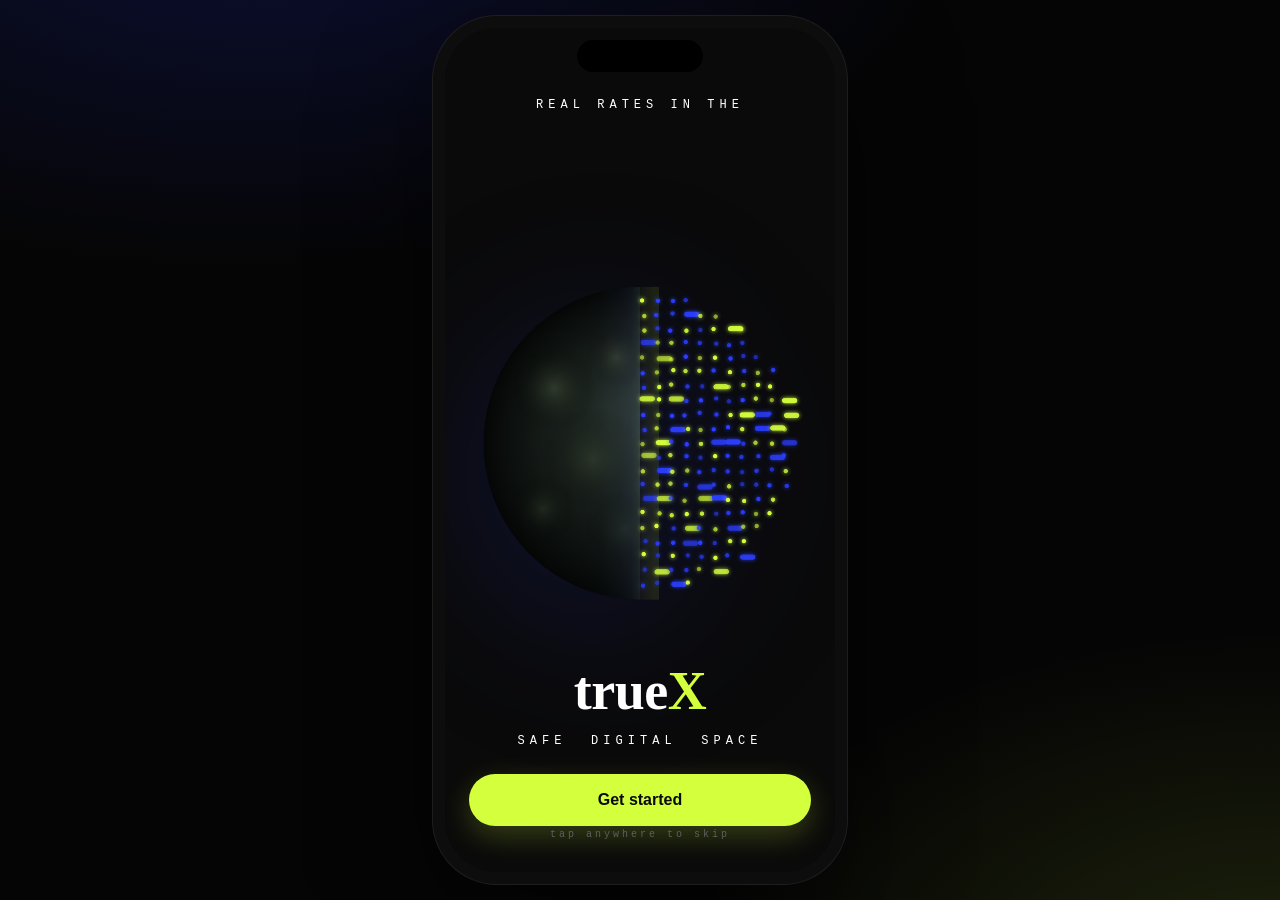
==== index.html @ fd4f4997 "Add trueX currency-exchange app prototype Interactive mobile prototype built to the existing trueX b" ====
<!doctype html>
<html lang="en">
<head>
  <meta charset="utf-8" />
  <meta name="viewport" content="width=device-width, initial-scale=1, viewport-fit=cover, maximum-scale=1" />
  <meta name="theme-color" content="#0A0A0A" />
  <title>trueX — currency exchange for global travelers</title>
  <link rel="preconnect" href="https://fonts.googleapis.com" />
  <link rel="stylesheet" href="css/styles.css" />
</head>
<body>
  <!-- Desktop shows the app inside a phone frame; mobile fills the screen -->
  <div class="stage">
    <div class="phone" id="phone">
      <div class="notch" aria-hidden="true"></div>

      <!-- ===================== SPLASH ===================== -->
      <section class="screen splash is-active" id="screen-splash" data-screen="splash">
        <div class="splash-poster">
          <p class="splash-top mono">REAL RATES IN THE</p>
          <canvas class="globe" id="globe" width="720" height="720" aria-hidden="true"></canvas>
          <div class="splash-brand" id="splashBrand">
            <span class="wordmark xl">true<span class="x">X</span></span>
          </div>
          <p class="splash-bottom mono">SAFE&nbsp;&nbsp;DIGITAL&nbsp;&nbsp;SPACE</p>
          <button class="btn btn-volt splash-cta" id="splashCta" type="button">Get started</button>
          <p class="splash-skip mono" id="splashSkip">tap anywhere to skip</p>
        </div>
      </section>

      <!-- ===================== CREATE ACCOUNT ===================== -->
      <section class="screen auth" id="screen-create" data-screen="create" hidden>
        <header class="app-header">
          <span class="wordmark">true<span class="x">X</span></span>
        </header>
        <div class="auth-body">
          <h1 class="auth-title">Create your<br/>trueX account</h1>
          <p class="auth-sub mono">Real rates. Zero surprises.</p>

          <label class="field">
            <span class="field-label mono">FULL NAME</span>
            <input class="input" type="text" inputmode="text" placeholder="Alex Rivera" autocomplete="name" />
          </label>
          <label class="field">
            <span class="field-label mono">EMAIL ADDRESS</span>
            <input class="input" type="email" inputmode="email" placeholder="alex@truex.app" autocomplete="email" />
          </label>
          <label class="field">
            <span class="field-label mono">PASSWORD</span>
            <input class="input" type="password" placeholder="••••••••" autocomplete="new-password" />
          </label>

          <button class="btn btn-volt block" data-go="home" type="button">Create account</button>
          <p class="auth-switch mono">Already travelling with us?
            <button class="link" data-go="login" type="button">Log in</button>
          </p>
        </div>
      </section>

      <!-- ===================== LOGIN ===================== -->
      <section class="screen auth" id="screen-login" data-screen="login" hidden>
        <header class="app-header">
          <span class="wordmark">true<span class="x">X</span></span>
        </header>
        <div class="auth-body">
          <h1 class="auth-title">Enter your<br/>trueX account</h1>
          <p class="auth-sub mono">Welcome back, traveler.</p>

          <label class="field">
            <span class="field-label mono">EMAIL ADDRESS</span>
            <input class="input" type="email" inputmode="email" placeholder="alex@truex.app" autocomplete="email" />
          </label>
          <label class="field">
            <span class="field-label mono">PASSWORD</span>
            <input class="input" type="password" placeholder="••••••••" autocomplete="current-password" />
          </label>

          <button class="btn btn-volt block" data-go="home" type="button">Log in</button>
          <p class="auth-switch mono">New here?
            <button class="link" data-go="create" type="button">Create an account</button>
          </p>
        </div>
      </section>

      <!-- ===================== HOME / CONVERTER ===================== -->
      <section class="screen app" id="screen-home" data-screen="home" hidden>
        <header class="app-header gradient">
          <span class="wordmark">true<span class="x">X</span></span>
          <button class="avatar" data-go="profile" type="button" aria-label="Profile">AR</button>
        </header>

        <div class="app-body" id="homeBody">
          <div class="hero">
            <!-- two slowly floating coins -->
            <div class="coin coin-volt" id="coinVolt" aria-hidden="true"><span>$</span></div>
            <div class="coin coin-blue" id="coinBlue" aria-hidden="true"><span>€</span></div>

            <div class="hero-text">
              <p class="hero-kicker mono">LIVE MID-MARKET RATE</p>
              <div class="hero-rate" id="heroRate">1 USD = 0.9200 EUR</div>
              <div class="hero-trend mono" id="heroTrend">▲ 0.12% today · updated just now</div>
            </div>
          </div>

          <!-- Converter -->
          <div class="converter">
            <div class="conv-card conv-from">
              <div class="conv-row">
                <span class="conv-tag mono">YOU SEND</span>
                <button class="cur-chip" data-cur="from" type="button">
                  <span class="flag" data-flag>🇺🇸</span>
                  <span class="code" data-code>USD</span>
                  <span class="chev">▾</span>
                </button>
              </div>
              <input class="conv-amount" id="fromAmount" inputmode="decimal" value="600" aria-label="Amount to send" />
            </div>

            <button class="swap" id="swapBtn" type="button" aria-label="Swap currencies">
              <svg viewBox="0 0 24 24" width="22" height="22"><path d="M7 4v13M7 4L3 8M7 4l4 4M17 20V7m0 13l4-4m-4 4l-4-4" fill="none" stroke="currentColor" stroke-width="2" stroke-linecap="round" stroke-linejoin="round"/></svg>
            </button>

            <div class="conv-card conv-to">
              <div class="conv-row">
                <span class="conv-tag mono">YOU GET</span>
                <button class="cur-chip" data-cur="to" type="button">
                  <span class="flag" data-flag>🇪🇺</span>
                  <span class="code" data-code>EUR</span>
                  <span class="chev">▾</span>
                </button>
              </div>
              <div class="conv-amount out" id="toAmount">552.00</div>
            </div>
          </div>

          <div class="fee-line mono" id="feeLine">
            No hidden fees · trueX fee 0.4% · you save vs. banks
          </div>

          <button class="btn btn-blue block big" id="exchangeBtn" type="button">Exchange now</button>

          <!-- quick rate strip -->
          <div class="strip">
            <div class="strip-head">
              <span class="mono muted">QUICK RATES · 1 USD</span>
              <button class="link small" data-go="rates" type="button">See all</button>
            </div>
            <div class="strip-rail" id="quickRail"><!-- injected --></div>
          </div>

          <!-- promo banner -->
          <button class="promo" data-go="wallet" type="button">
            <div class="promo-card" aria-hidden="true">
              <span class="chip"></span>
              <span class="wordmark tiny">true<span class="x">X</span></span>
            </div>
            <div class="promo-copy">
              <strong>Your trueX travel card</strong>
              <span class="mono muted">Spend abroad at the real rate →</span>
            </div>
          </button>
        </div>

        <nav class="tabbar" id="tabbar">
          <button class="tab is-active" data-go="home" type="button">
            <svg viewBox="0 0 24 24"><path d="M3 11l9-7 9 7M5 10v9h5v-5h4v5h5v-9" fill="none" stroke="currentColor" stroke-width="2" stroke-linecap="round" stroke-linejoin="round"/></svg>
            <span>Convert</span>
          </button>
          <button class="tab" data-go="rates" type="button">
            <svg viewBox="0 0 24 24"><path d="M4 19V5m0 14h16M8 15l3-4 3 3 4-6" fill="none" stroke="currentColor" stroke-width="2" stroke-linecap="round" stroke-linejoin="round"/></svg>
            <span>Rates</span>
          </button>
          <button class="tab" data-go="wallet" type="button">
            <svg viewBox="0 0 24 24"><path d="M3 7h15a2 2 0 012 2v8a2 2 0 01-2 2H5a2 2 0 01-2-2V7zm0 0V6a2 2 0 012-2h11M17 13h.01" fill="none" stroke="currentColor" stroke-width="2" stroke-linecap="round" stroke-linejoin="round"/></svg>
            <span>Wallet</span>
          </button>
          <button class="tab" data-go="profile" type="button">
            <svg viewBox="0 0 24 24"><path d="M12 12a4 4 0 100-8 4 4 0 000 8zm-7 8a7 7 0 0114 0" fill="none" stroke="currentColor" stroke-width="2" stroke-linecap="round" stroke-linejoin="round"/></svg>
            <span>You</span>
          </button>
        </nav>
      </section>

      <!-- ===================== RATES ===================== -->
      <section class="screen app" id="screen-rates" data-screen="rates" hidden>
        <header class="app-header gradient">
          <span class="wordmark">true<span class="x">X</span></span>
          <button class="avatar" data-go="profile" type="button" aria-label="Profile">AR</button>
        </header>
        <div class="app-body">
          <h2 class="page-title">Live rates</h2>
          <div class="base-row">
            <span class="mono muted">BASE</span>
            <button class="cur-chip solid" data-cur="base" type="button">
              <span class="flag" data-flag>🇺🇸</span>
              <span class="code" data-code>USD</span>
              <span class="chev">▾</span>
            </button>
            <span class="mono muted grow" id="ratesUpdated">updated just now</span>
          </div>
          <ul class="rate-list" id="rateList"><!-- injected --></ul>
        </div>
        <nav class="tabbar" data-mirror></nav>
      </section>

      <!-- ===================== WALLET ===================== -->
      <section class="screen app" id="screen-wallet" data-screen="wallet" hidden>
        <header class="app-header gradient">
          <span class="wordmark">true<span class="x">X</span></span>
          <button class="avatar" data-go="profile" type="button" aria-label="Profile">AR</button>
        </header>
        <div class="app-body">
          <div class="balance-card">
            <span class="mono balance-label">TOTAL BALANCE</span>
            <div class="balance-amount">$12,940<span>.00</span></div>
            <div class="balance-actions">
              <button class="pill" data-go="home" type="button">＋ Add money</button>
              <button class="pill ghost" data-go="rates" type="button">Exchange</button>
            </div>
          </div>

          <div class="strip-head plain">
            <span class="mono muted">YOUR CURRENCIES</span>
          </div>
          <ul class="wallet-list" id="walletList"><!-- injected --></ul>

          <button class="btn btn-blue block big" data-go="home" type="button">Exchange currency</button>
        </div>
        <nav class="tabbar" data-mirror></nav>
      </section>

      <!-- ===================== PROFILE ===================== -->
      <section class="screen app" id="screen-profile" data-screen="profile" hidden>
        <header class="app-header gradient">
          <span class="wordmark">true<span class="x">X</span></span>
        </header>
        <div class="app-body">
          <div class="profile-top">
            <div class="profile-avatar">AR</div>
            <div>
              <strong class="profile-name">Alex Rivera</strong>
              <span class="mono muted">alex@truex.app</span>
            </div>
          </div>
          <ul class="menu">
            <li><button type="button"><span>Travel card</span><span class="chev">›</span></button></li>
            <li><button type="button"><span>Rate alerts</span><span class="chev">›</span></button></li>
            <li><button type="button"><span>Security</span><span class="chev">›</span></button></li>
            <li><button type="button"><span>Help &amp; support</span><span class="chev">›</span></button></li>
          </ul>
          <button class="btn btn-outline block" data-go="splash" type="button">Log out</button>
        </div>
        <nav class="tabbar" data-mirror></nav>
      </section>

      <!-- ===================== CURRENCY PICKER (bottom sheet) ===================== -->
      <div class="sheet-scrim" id="scrim" hidden></div>
      <div class="sheet" id="curSheet" hidden>
        <div class="sheet-grip" aria-hidden="true"></div>
        <div class="sheet-head">
          <h3>Select currency</h3>
          <button class="sheet-close" id="sheetClose" type="button" aria-label="Close">✕</button>
        </div>
        <input class="sheet-search" id="curSearch" placeholder="Search currency…" />
        <ul class="sheet-list" id="curList"><!-- injected --></ul>
      </div>

      <!-- ===================== EXCHANGE CONFIRM (bottom sheet) ===================== -->
      <div class="sheet tall" id="exSheet" hidden>
        <div class="sheet-grip" aria-hidden="true"></div>
        <div class="sheet-head">
          <h3>Confirm exchange</h3>
          <button class="sheet-close" id="exClose" type="button" aria-label="Close">✕</button>
        </div>
        <div class="ex-summary" id="exSummary"><!-- injected --></div>
        <button class="btn btn-volt block big" id="exConfirm" type="button">Slide to exchange</button>
      </div>

      <!-- ===================== SUCCESS OVERLAY ===================== -->
      <div class="success" id="success" hidden>
        <div class="success-mark" id="successMark">
          <svg viewBox="0 0 52 52"><circle cx="26" cy="26" r="24" fill="none"/><path d="M14 27l8 8 16-18" fill="none"/></svg>
        </div>
        <p class="success-title">Exchange complete</p>
        <p class="success-sub mono" id="successSub">You received —</p>
        <button class="btn btn-volt" id="successDone" type="button">Done</button>
      </div>
    </div>
  </div>

  <script src="js/globe.js"></script>
  <script src="js/app.js"></script>
</body>
</html>
---- css/styles.css ----
/* ============================================================
   trueX — brand system
   void black #0A0A0A · electric blue #2B3EFF · volt #D4FF3D
   ============================================================ */
:root{
  --void:#0A0A0A;
  --blue:#2B3EFF;
  --volt:#D4FF3D;

  --bg:#0A0A0A;
  --surface:#141414;
  --surface-2:#1b1b1b;
  --line:rgba(255,255,255,.09);
  --line-strong:rgba(255,255,255,.16);
  --text:#f4f4f4;
  --muted:#8a8a8a;
  --muted-2:#5f5f5f;

  --r-lg:26px;
  --r-md:18px;
  --r-sm:12px;

  --sans:-apple-system,BlinkMacSystemFont,"Segoe UI",Roboto,Helvetica,Arial,system-ui,sans-serif;
  --serif:"Iowan Old Style","Palatino Linotype",Palatino,Georgia,"Times New Roman",serif;
  --mono:ui-monospace,"SF Mono","SFMono-Regular",Menlo,Consolas,"Liberation Mono",monospace;

  --ease:cubic-bezier(.22,.61,.36,1);
}

*{box-sizing:border-box}
[hidden]{display:none!important}
html,body{margin:0;height:100%}
body{
  background:#000;
  color:var(--text);
  font-family:var(--sans);
  -webkit-font-smoothing:antialiased;
  text-rendering:optimizeLegibility;
  overflow:hidden;
}
button{font-family:inherit;color:inherit;cursor:pointer;border:0;background:none}
input{font-family:inherit}
.mono{font-family:var(--mono);letter-spacing:.04em}
.muted{color:var(--muted)}

/* ---------- stage + phone frame ---------- */
.stage{
  min-height:100%;
  display:grid;place-items:center;
  padding:24px;
  background:
    radial-gradient(1200px 600px at 20% -10%, rgba(43,62,255,.18), transparent 60%),
    radial-gradient(1000px 600px at 100% 110%, rgba(212,255,61,.12), transparent 60%),
    #050505;
}
.phone{
  position:relative;
  width:390px;height:844px;
  background:var(--bg);
  border-radius:52px;
  overflow:hidden;
  box-shadow:
    0 0 0 12px #0d0d0d,
    0 0 0 13px #1e1e1e,
    0 40px 120px rgba(0,0,0,.7);
  isolation:isolate;
}
.notch{
  position:absolute;top:12px;left:50%;transform:translateX(-50%);
  width:126px;height:32px;background:#000;border-radius:20px;z-index:60;pointer-events:none;
}

/* On real phones, go full-bleed */
@media (max-width:520px){
  .stage{padding:0;background:#000}
  .phone{width:100vw;height:100dvh;height:100vh;border-radius:0;box-shadow:none}
  .notch{display:none}
}

/* ---------- screens ---------- */
.screen{position:absolute;inset:0;display:flex;flex-direction:column;
  animation:screenIn .42s var(--ease) both}
.screen[hidden]{display:none}
@keyframes screenIn{from{opacity:0;transform:translateY(10px) scale(.995)}to{opacity:1;transform:none}}

/* ---------- wordmark ---------- */
.wordmark{font-family:var(--serif);font-weight:600;letter-spacing:-.01em;font-size:24px;color:#fff}
.wordmark .x{color:var(--volt)}
.wordmark.xl{font-size:54px}
.wordmark.tiny{font-size:15px}

/* ---------- buttons ---------- */
.btn{
  display:inline-flex;align-items:center;justify-content:center;gap:8px;
  height:52px;padding:0 22px;border-radius:999px;font-weight:600;font-size:16px;
  transition:transform .12s var(--ease),filter .2s,box-shadow .2s;
  will-change:transform;user-select:none;
}
.btn:active{transform:scale(.96)}
.btn.block{width:100%}
.btn.big{height:58px;font-size:17px}
.btn-volt{background:var(--volt);color:#0a0a0a;box-shadow:0 10px 30px rgba(212,255,61,.22)}
.btn-blue{background:var(--blue);color:#fff;box-shadow:0 10px 30px rgba(43,62,255,.3)}
.btn-outline{background:transparent;color:var(--text);box-shadow:inset 0 0 0 1.5px var(--line-strong)}
.btn:hover{filter:brightness(1.03)}
.link{color:var(--volt);font-weight:600;font-family:var(--mono);font-size:13px}
.link.small{font-size:12px}

/* ============================================================
   SPLASH
   ============================================================ */
.splash{background:var(--void);overflow:hidden}
.splash-poster{position:relative;flex:1;display:flex;flex-direction:column;align-items:center;
  padding:64px 24px 42px}
.splash-top{color:#fff;font-size:12px;letter-spacing:.42em;margin:6px 0 0;opacity:0;
  animation:fadeIn .8s .2s var(--ease) forwards}
.globe{position:absolute;top:50%;left:50%;transform:translate(-50%,-52%);
  width:340px;height:340px;filter:drop-shadow(0 30px 80px rgba(43,62,255,.18))}
.splash-brand{position:absolute;left:0;right:0;bottom:150px;text-align:center;opacity:0;
  transform:translateY(12px);animation:brandIn 1s 1.5s var(--ease) forwards}
@keyframes brandIn{to{opacity:1;transform:none}}
.splash-bottom{position:absolute;bottom:112px;color:#fff;font-size:12px;letter-spacing:.42em;opacity:0;
  animation:fadeIn .8s .5s var(--ease) forwards}
.splash-cta{position:absolute;bottom:46px;left:24px;right:24px;width:auto;opacity:0;transform:translateY(14px);
  animation:brandIn .7s 2.3s var(--ease) forwards}
.splash-skip{position:absolute;bottom:22px;color:var(--muted-2);font-size:10px;letter-spacing:.3em;
  opacity:0;animation:fadeIn .6s 2.6s var(--ease) forwards}
@keyframes fadeIn{to{opacity:1}}

/* ============================================================
   HEADER (shared)
   ============================================================ */
.app-header{
  position:relative;z-index:5;
  display:flex;align-items:center;justify-content:space-between;
  padding:56px 22px 16px;
  flex:0 0 auto;
}
.app-header.gradient::before{
  content:"";position:absolute;inset:0;z-index:-1;
  background:linear-gradient(100deg,rgba(212,255,61,.16),rgba(43,62,255,.16) 70%);
  -webkit-mask:linear-gradient(#000,transparent);mask:linear-gradient(#000,transparent);
}
.avatar{
  width:38px;height:38px;border-radius:50%;
  background:linear-gradient(135deg,var(--volt),var(--blue));
  color:#0a0a0a;font-weight:700;font-size:13px;font-family:var(--mono);
  display:grid;place-items:center;box-shadow:0 0 0 1px var(--line);
}

/* ============================================================
   AUTH
   ============================================================ */
.auth{background:var(--void)}
.auth-body{flex:1;padding:24px 26px;display:flex;flex-direction:column;gap:16px}
.auth-title{font-family:var(--serif);font-weight:600;font-size:34px;line-height:1.08;margin:14px 0 2px}
.auth-sub{color:var(--volt);font-size:12px;letter-spacing:.14em;margin:0 0 8px}
.field{display:flex;flex-direction:column;gap:8px}
.field-label{color:var(--muted);font-size:11px;letter-spacing:.16em}
.input{
  height:54px;border-radius:14px;background:#fff;color:#0a0a0a;
  border:0;padding:0 16px;font-size:16px;outline:none;
  box-shadow:0 0 0 0 var(--volt);transition:box-shadow .2s;
}
.input::placeholder{color:#9a9a9a}
.input:focus{box-shadow:0 0 0 3px rgba(212,255,61,.6)}
.auth-body .btn.block{margin-top:8px}
.auth-switch{text-align:center;color:var(--muted);font-size:12px;margin:4px 0 0}
.auth-switch .link{font-size:12px}

/* ============================================================
   APP BODY (scroll area)
   ============================================================ */
.app{background:var(--void)}
.app-body{flex:1;overflow-y:auto;overflow-x:hidden;padding:6px 20px 22px;
  -webkit-overflow-scrolling:touch;scrollbar-width:none}
.app-body::-webkit-scrollbar{display:none}
.page-title{font-family:var(--serif);font-weight:600;font-size:28px;margin:6px 2px 14px}

/* ---------- hero + floating coins ---------- */
.hero{position:relative;padding:16px 6px 22px;overflow:visible;min-height:120px}
.hero-text{max-width:60%}
.hero-kicker{color:var(--muted);font-size:11px;letter-spacing:.18em;margin:0 0 8px}
.hero-rate{font-family:var(--serif);font-weight:600;font-size:23px;letter-spacing:-.01em;line-height:1.15}
.hero-trend{color:var(--volt);font-size:11.5px;margin-top:8px}
.coin{
  position:absolute;width:60px;height:60px;border-radius:50%;
  display:grid;place-items:center;font-weight:800;font-size:25px;z-index:1;
  pointer-events:none;
}
.coin span{transform:translateY(-1px)}
.coin::after{content:"";position:absolute;inset:6px;border-radius:50%;
  box-shadow:inset 0 2px 6px rgba(255,255,255,.5),inset 0 -6px 12px rgba(0,0,0,.25)}
.coin-volt{
  right:14px;top:8px;color:#0a0a0a;
  background:radial-gradient(circle at 32% 28%,#eaffb0,var(--volt) 60%,#a9cf1f);
  box-shadow:0 14px 34px rgba(212,255,61,.28);
  animation:floatA 9s ease-in-out infinite;
}
.coin-blue{
  right:76px;top:60px;width:48px;height:48px;font-size:20px;color:#fff;
  background:radial-gradient(circle at 32% 28%,#8b97ff,var(--blue) 62%,#1b28c2);
  box-shadow:0 14px 34px rgba(43,62,255,.34);
  animation:floatB 11s ease-in-out infinite;
}
@keyframes floatA{
  0%,100%{transform:translate(0,0) rotate(-6deg)}
  33%{transform:translate(-7px,-14px) rotate(3deg)}
  66%{transform:translate(5px,-6px) rotate(-2deg)}
}
@keyframes floatB{
  0%,100%{transform:translate(0,0) rotate(5deg)}
  30%{transform:translate(8px,10px) rotate(-4deg)}
  70%{transform:translate(-6px,16px) rotate(2deg)}
}
@media (prefers-reduced-motion:reduce){
  .coin{animation:none}
}

/* ---------- converter ---------- */
.converter{position:relative;display:flex;flex-direction:column;gap:10px;margin-top:6px}
.conv-card{background:var(--surface);border-radius:var(--r-md);padding:16px 18px 18px;
  border:1px solid var(--line);position:relative}
.conv-from{border-color:rgba(43,62,255,.55);box-shadow:0 0 0 1px rgba(43,62,255,.25)}
.conv-to{border-color:rgba(212,255,61,.55);box-shadow:0 0 0 1px rgba(212,255,61,.22)}
.conv-row{display:flex;align-items:center;justify-content:space-between;margin-bottom:6px}
.conv-tag{color:var(--muted);font-size:10.5px;letter-spacing:.16em}
.conv-amount{
  font-family:var(--serif);font-weight:600;font-size:38px;letter-spacing:-.02em;
  background:none;border:0;outline:none;color:var(--text);width:100%;padding:0;
}
.conv-amount.out{color:var(--volt)}
.cur-chip{
  display:inline-flex;align-items:center;gap:8px;height:38px;padding:0 12px;border-radius:999px;
  background:var(--surface-2);box-shadow:inset 0 0 0 1px var(--line);
  font-weight:600;font-size:14px;transition:transform .12s var(--ease),background .2s}
.cur-chip:active{transform:scale(.95)}
.cur-chip.solid{background:var(--surface)}
.cur-chip .flag{font-size:18px;line-height:1}
.cur-chip .chev{color:var(--muted);font-size:11px}
.swap{
  position:absolute;left:50%;top:50%;transform:translate(-50%,-50%);z-index:3;
  width:46px;height:46px;border-radius:50%;background:var(--volt);color:#0a0a0a;
  display:grid;place-items:center;box-shadow:0 8px 22px rgba(0,0,0,.5),0 0 0 4px var(--void);
  transition:transform .3s var(--ease)}
.swap:active{transform:translate(-50%,-50%) scale(.9)}
.swap.spin{transform:translate(-50%,-50%) rotate(180deg)}

.fee-line{color:var(--muted);font-size:11px;text-align:center;margin:14px 0 12px}
#exchangeBtn{margin-bottom:4px}

/* ---------- quick rate strip ---------- */
.strip{margin-top:24px}
.strip-head{display:flex;align-items:center;justify-content:space-between;margin:0 2px 10px}
.strip-head.plain{margin:22px 2px 12px}
.strip-rail{display:flex;gap:10px;overflow-x:auto;padding:2px 2px 6px;scrollbar-width:none}
.strip-rail::-webkit-scrollbar{display:none}
.rate-pill{
  flex:0 0 auto;display:flex;flex-direction:column;gap:2px;
  background:var(--surface);border:1px solid var(--line);border-radius:14px;padding:12px 14px;min-width:96px}
.rate-pill .rp-top{display:flex;align-items:center;gap:7px;font-weight:600;font-size:13px}
.rate-pill .rp-val{font-family:var(--mono);font-size:15px}
.rate-pill .rp-chg{font-family:var(--mono);font-size:10.5px}
.up{color:var(--volt)} .down{color:#ff6a8a}

/* ---------- promo ---------- */
.promo{display:flex;align-items:center;gap:14px;width:100%;text-align:left;margin-top:22px;
  background:linear-gradient(120deg,#12142e,#0f1024);border:1px solid var(--line);
  border-radius:var(--r-md);padding:14px}
.promo-card{position:relative;width:92px;height:60px;border-radius:10px;flex:0 0 auto;
  background:linear-gradient(140deg,var(--blue),#1b28c2);box-shadow:0 8px 20px rgba(43,62,255,.4);
  display:flex;align-items:flex-end;justify-content:flex-end;padding:8px}
.promo-card .chip{position:absolute;left:9px;top:9px;width:16px;height:12px;border-radius:3px;
  background:linear-gradient(135deg,#f4d27a,#c99b3c)}
.promo-card .wordmark.tiny{font-size:12px}
.promo-copy{display:flex;flex-direction:column;gap:3px}
.promo-copy strong{font-size:15px}
.promo-copy .mono{font-size:11px}

/* ============================================================
   RATES screen
   ============================================================ */
.base-row{display:flex;align-items:center;gap:10px;margin:0 2px 14px}
.base-row .grow{margin-left:auto;font-size:11px}
.rate-list{list-style:none;margin:0;padding:0;display:flex;flex-direction:column;gap:8px}
.rate-item{display:flex;align-items:center;gap:12px;background:var(--surface);border:1px solid var(--line);
  border-radius:14px;padding:13px 15px}
.rate-item .flag{font-size:24px}
.rate-item .ri-code{font-weight:700;font-size:15px}
.rate-item .ri-name{font-size:11.5px;color:var(--muted)}
.rate-item .ri-right{margin-left:auto;text-align:right}
.rate-item .ri-val{font-family:var(--mono);font-size:15px}
.rate-item .ri-chg{font-family:var(--mono);font-size:11px}

/* ============================================================
   WALLET
   ============================================================ */
.balance-card{
  background:linear-gradient(135deg,var(--volt),#a9cf1f);
  color:#0a0a0a;border-radius:var(--r-lg);padding:22px;margin:8px 0 4px;
  box-shadow:0 20px 50px rgba(212,255,61,.18);position:relative;overflow:hidden}
.balance-card::after{content:"";position:absolute;right:-40px;top:-40px;width:160px;height:160px;
  border-radius:50%;background:rgba(255,255,255,.18)}
.balance-label{font-size:11px;letter-spacing:.16em;opacity:.7}
.balance-amount{font-family:var(--serif);font-weight:700;font-size:44px;margin:6px 0 16px;letter-spacing:-.02em}
.balance-amount span{font-size:24px;opacity:.55}
.balance-actions{display:flex;gap:10px;position:relative;z-index:1}
.pill{height:40px;padding:0 16px;border-radius:999px;background:#0a0a0a;color:#fff;font-weight:600;font-size:13px;
  transition:transform .12s var(--ease)}
.pill:active{transform:scale(.95)}
.pill.ghost{background:rgba(10,10,10,.12);color:#0a0a0a;box-shadow:inset 0 0 0 1.5px rgba(10,10,10,.35)}
.wallet-list{list-style:none;margin:0 0 18px;padding:0;display:flex;flex-direction:column;gap:8px}
.wallet-item{display:flex;align-items:center;gap:12px;background:var(--surface);border:1px solid var(--line);
  border-radius:14px;padding:13px 15px}
.wallet-item .flag{font-size:24px}
.wallet-item .wi-code{font-weight:700;font-size:15px}
.wallet-item .wi-sub{font-size:11.5px;color:var(--muted)}
.wallet-item .wi-right{margin-left:auto;text-align:right}
.wallet-item .wi-bal{font-family:var(--mono);font-size:15px}
.wallet-item .wi-fiat{font-family:var(--mono);font-size:11px;color:var(--muted)}

/* ============================================================
   PROFILE
   ============================================================ */
.profile-top{display:flex;align-items:center;gap:14px;padding:10px 2px 20px}
.profile-avatar{width:56px;height:56px;border-radius:50%;background:linear-gradient(135deg,var(--volt),var(--blue));
  color:#0a0a0a;font-weight:800;display:grid;place-items:center;font-family:var(--mono)}
.profile-name{display:block;font-size:18px}
.profile-top .mono{font-size:12px}
.menu{list-style:none;margin:0 0 20px;padding:0;display:flex;flex-direction:column;gap:8px}
.menu button{display:flex;align-items:center;justify-content:space-between;width:100%;
  background:var(--surface);border:1px solid var(--line);border-radius:14px;padding:16px;font-size:15px}
.menu .chev{color:var(--muted);font-size:18px}

/* ============================================================
   TABBAR
   ============================================================ */
.tabbar{flex:0 0 auto;display:flex;justify-content:space-around;align-items:center;
  padding:10px 8px calc(18px + env(safe-area-inset-bottom,0));
  background:rgba(10,10,10,.9);backdrop-filter:blur(12px);border-top:1px solid var(--line)}
.tab{display:flex;flex-direction:column;align-items:center;gap:4px;color:var(--muted-2);
  font-size:10.5px;font-weight:600;padding:4px 10px;transition:color .2s}
.tab svg{width:24px;height:24px}
.tab.is-active{color:var(--volt)}

/* ============================================================
   BOTTOM SHEETS
   ============================================================ */
.sheet-scrim{position:absolute;inset:0;background:rgba(0,0,0,.6);z-index:80;
  animation:fadeIn .25s ease forwards;opacity:0}
.sheet{position:absolute;left:0;right:0;bottom:0;z-index:90;background:var(--surface);
  border-top-left-radius:26px;border-top-right-radius:26px;padding:12px 20px 26px;
  box-shadow:0 -20px 60px rgba(0,0,0,.6);
  transform:translateY(100%);animation:sheetUp .34s var(--ease) forwards;
  max-height:82%;display:flex;flex-direction:column}
.sheet.tall{min-height:52%}
@keyframes sheetUp{to{transform:translateY(0)}}
.sheet.closing{animation:sheetDown .28s var(--ease) forwards}
@keyframes sheetDown{to{transform:translateY(100%)}}
.sheet-grip{width:40px;height:4px;border-radius:99px;background:var(--line-strong);margin:2px auto 12px}
.sheet-head{display:flex;align-items:center;justify-content:space-between;margin-bottom:12px}
.sheet-head h3{margin:0;font-size:18px;font-family:var(--serif);font-weight:600}
.sheet-close{width:32px;height:32px;border-radius:50%;background:var(--surface-2);color:var(--muted);font-size:14px}
.sheet-search{height:46px;border-radius:12px;background:var(--surface-2);border:1px solid var(--line);
  color:var(--text);padding:0 14px;outline:none;margin-bottom:10px}
.sheet-search:focus{border-color:var(--volt)}
.sheet-list{list-style:none;margin:0;padding:0;overflow-y:auto;scrollbar-width:none}
.sheet-list::-webkit-scrollbar{display:none}
.sheet-item{display:flex;align-items:center;gap:12px;padding:13px 8px;border-radius:12px;cursor:pointer}
.sheet-item:active{background:var(--surface-2)}
.sheet-item .flag{font-size:24px}
.sheet-item .si-code{font-weight:700;font-size:15px}
.sheet-item .si-name{font-size:12px;color:var(--muted)}
.sheet-item .si-check{margin-left:auto;color:var(--volt);opacity:0;font-weight:700}
.sheet-item.sel .si-check{opacity:1}

/* exchange summary */
.ex-summary{display:flex;flex-direction:column;gap:12px;margin-bottom:20px}
.ex-row{display:flex;align-items:center;justify-content:space-between;padding:14px 16px;
  background:var(--surface-2);border-radius:14px}
.ex-row .ex-k{color:var(--muted);font-size:13px;font-family:var(--mono)}
.ex-row .ex-v{font-weight:600;font-size:16px}
.ex-big{font-family:var(--serif);font-size:22px}
.ex-arrow{align-self:center;color:var(--volt);font-size:20px}

/* success */
.success{position:absolute;inset:0;z-index:120;background:var(--void);
  display:flex;flex-direction:column;align-items:center;justify-content:center;gap:14px;padding:32px;
  animation:fadeIn .3s ease}
.success-mark svg{width:96px;height:96px}
.success-mark circle{stroke:var(--volt);stroke-width:3;stroke-dasharray:151;stroke-dashoffset:151;
  animation:draw .5s .05s var(--ease) forwards}
.success-mark path{stroke:var(--volt);stroke-width:4;stroke-linecap:round;stroke-linejoin:round;
  stroke-dasharray:44;stroke-dashoffset:44;animation:draw .4s .45s var(--ease) forwards}
@keyframes draw{to{stroke-dashoffset:0}}
.success-title{font-family:var(--serif);font-size:26px;margin:8px 0 0}
.success-sub{color:var(--muted);font-size:13px;margin:0 0 12px}
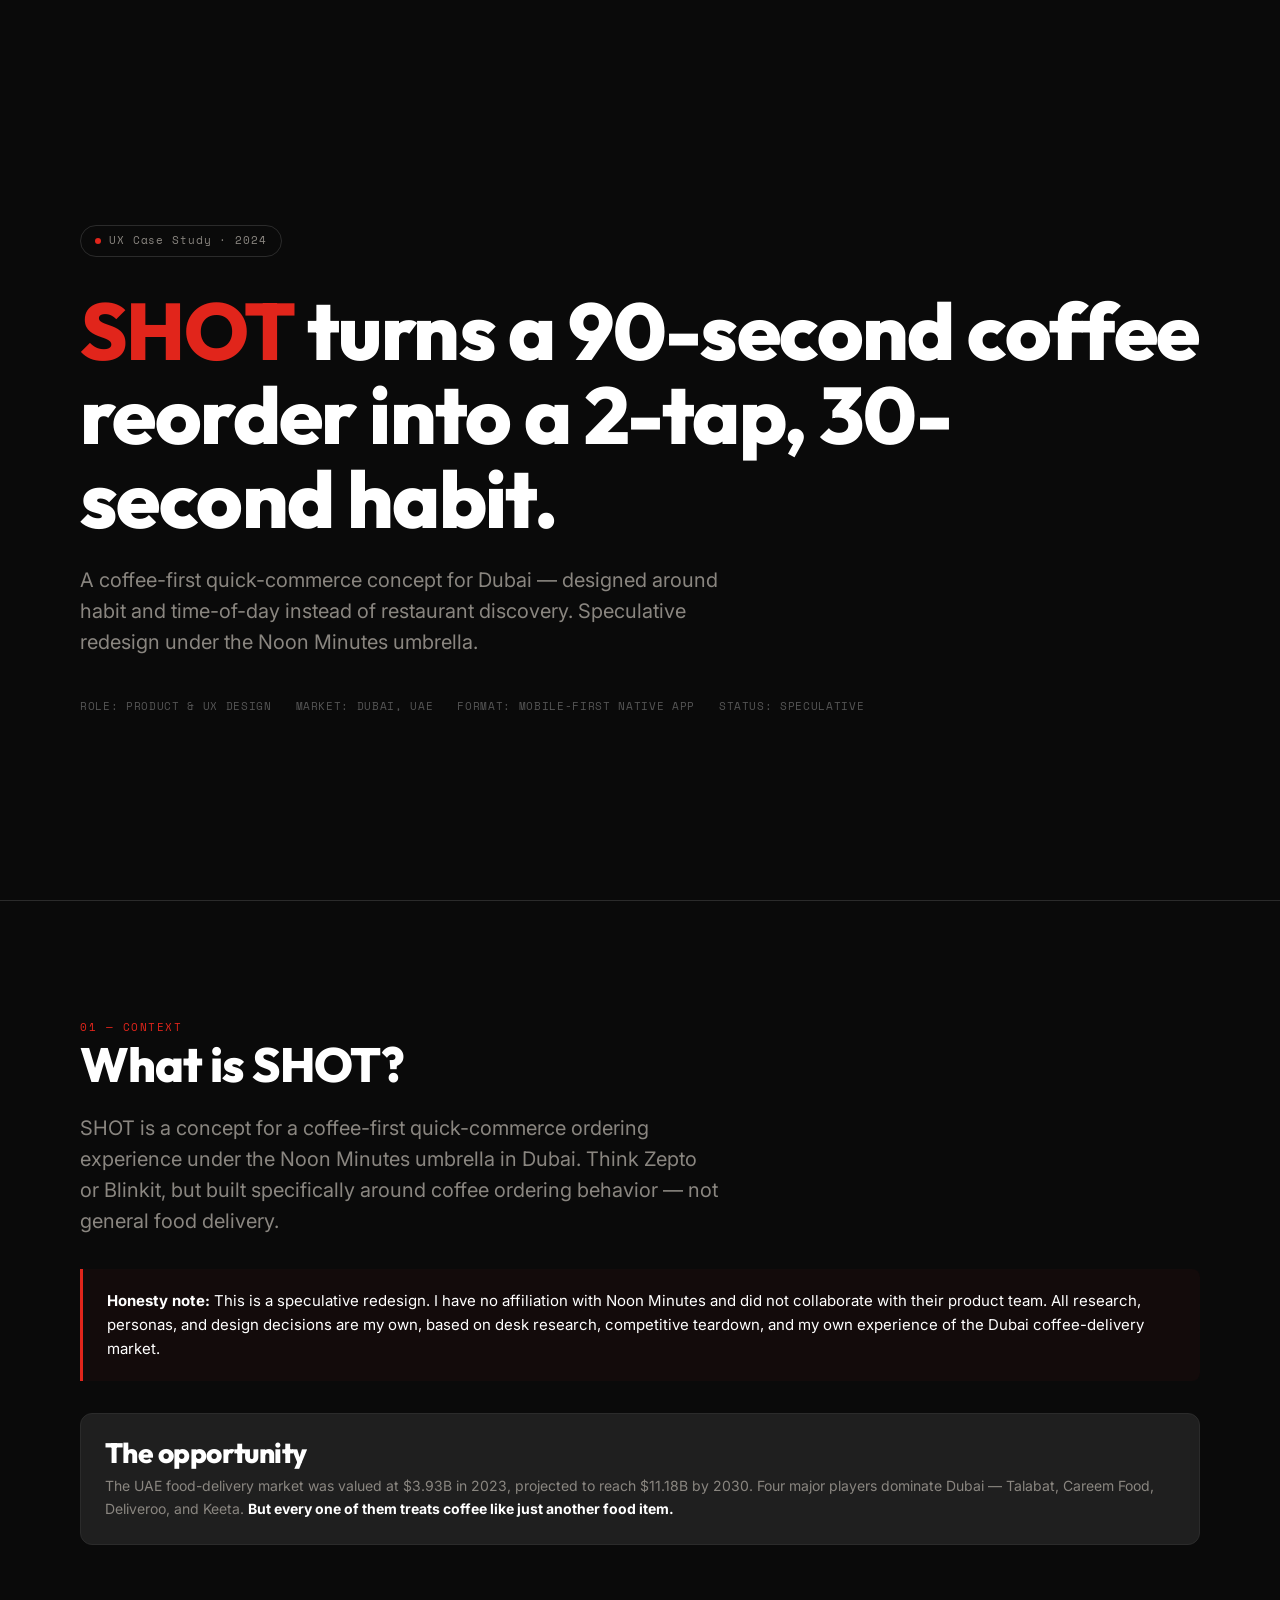
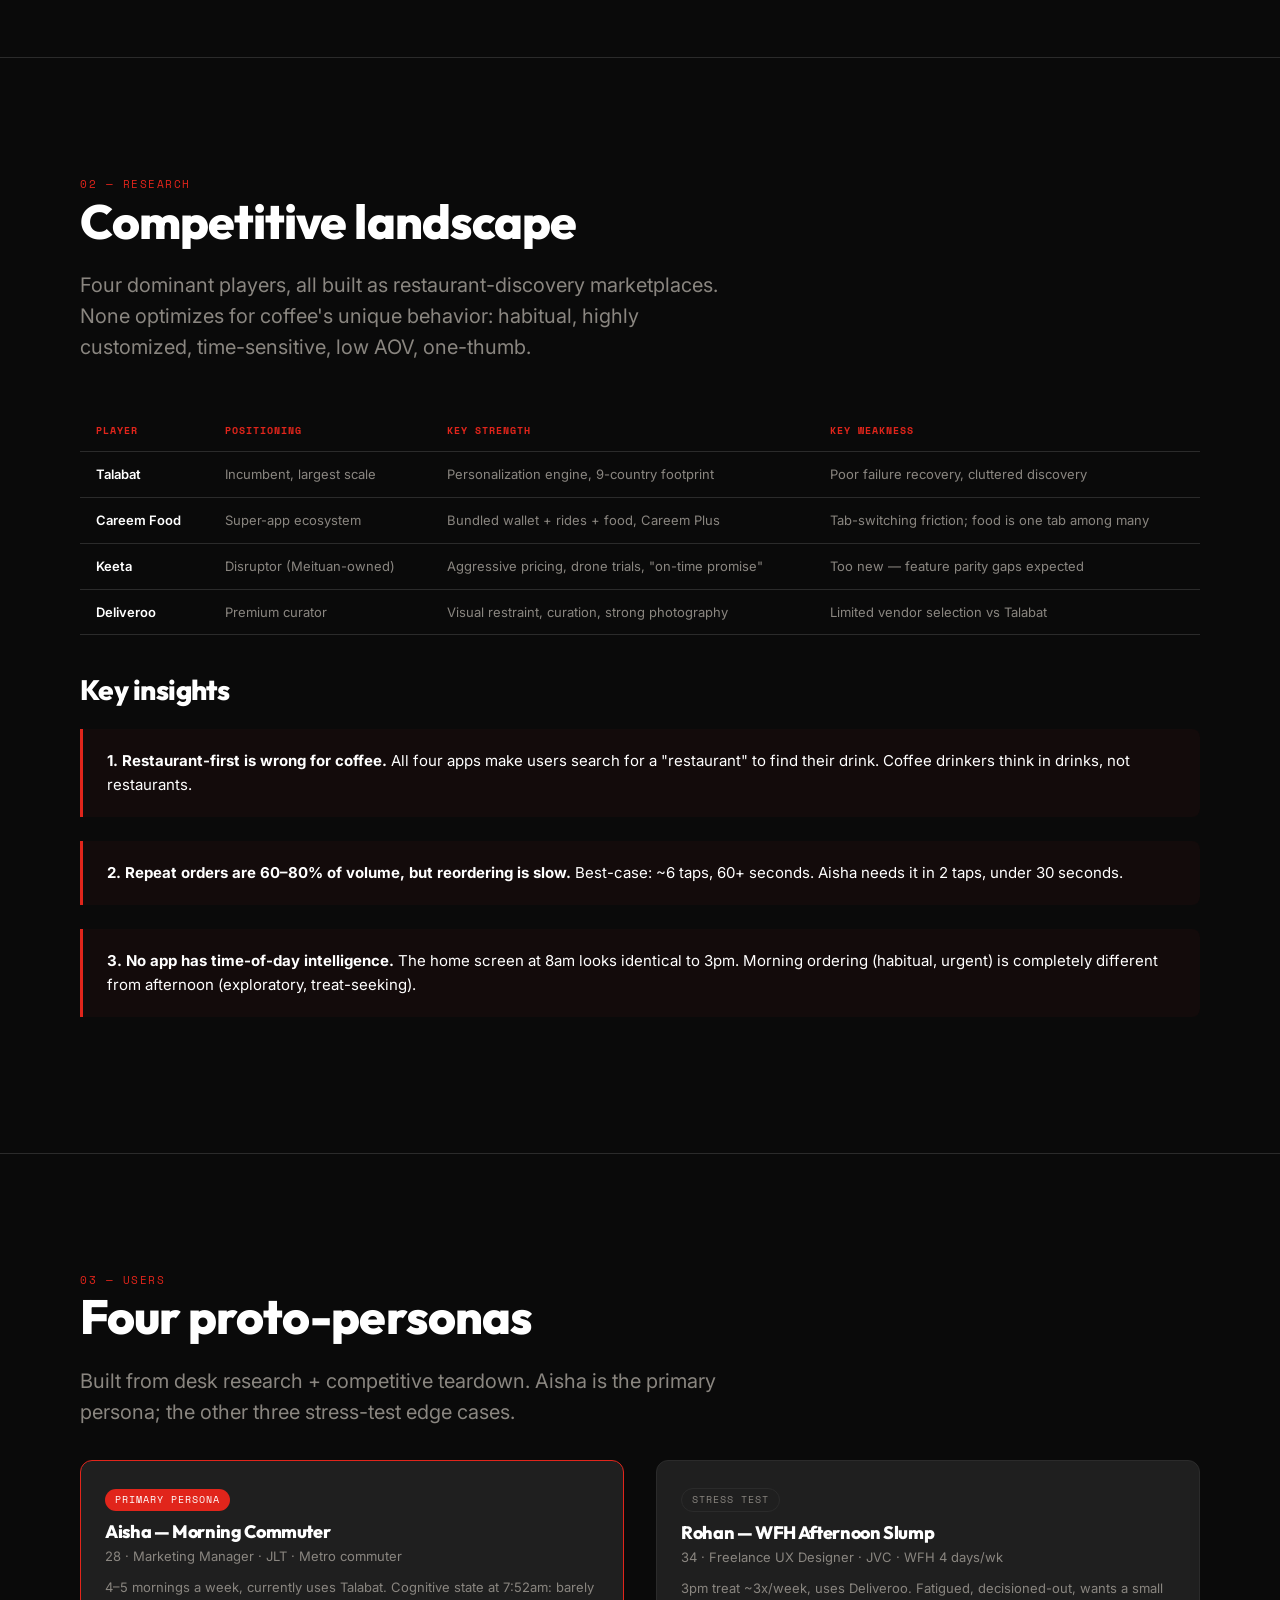
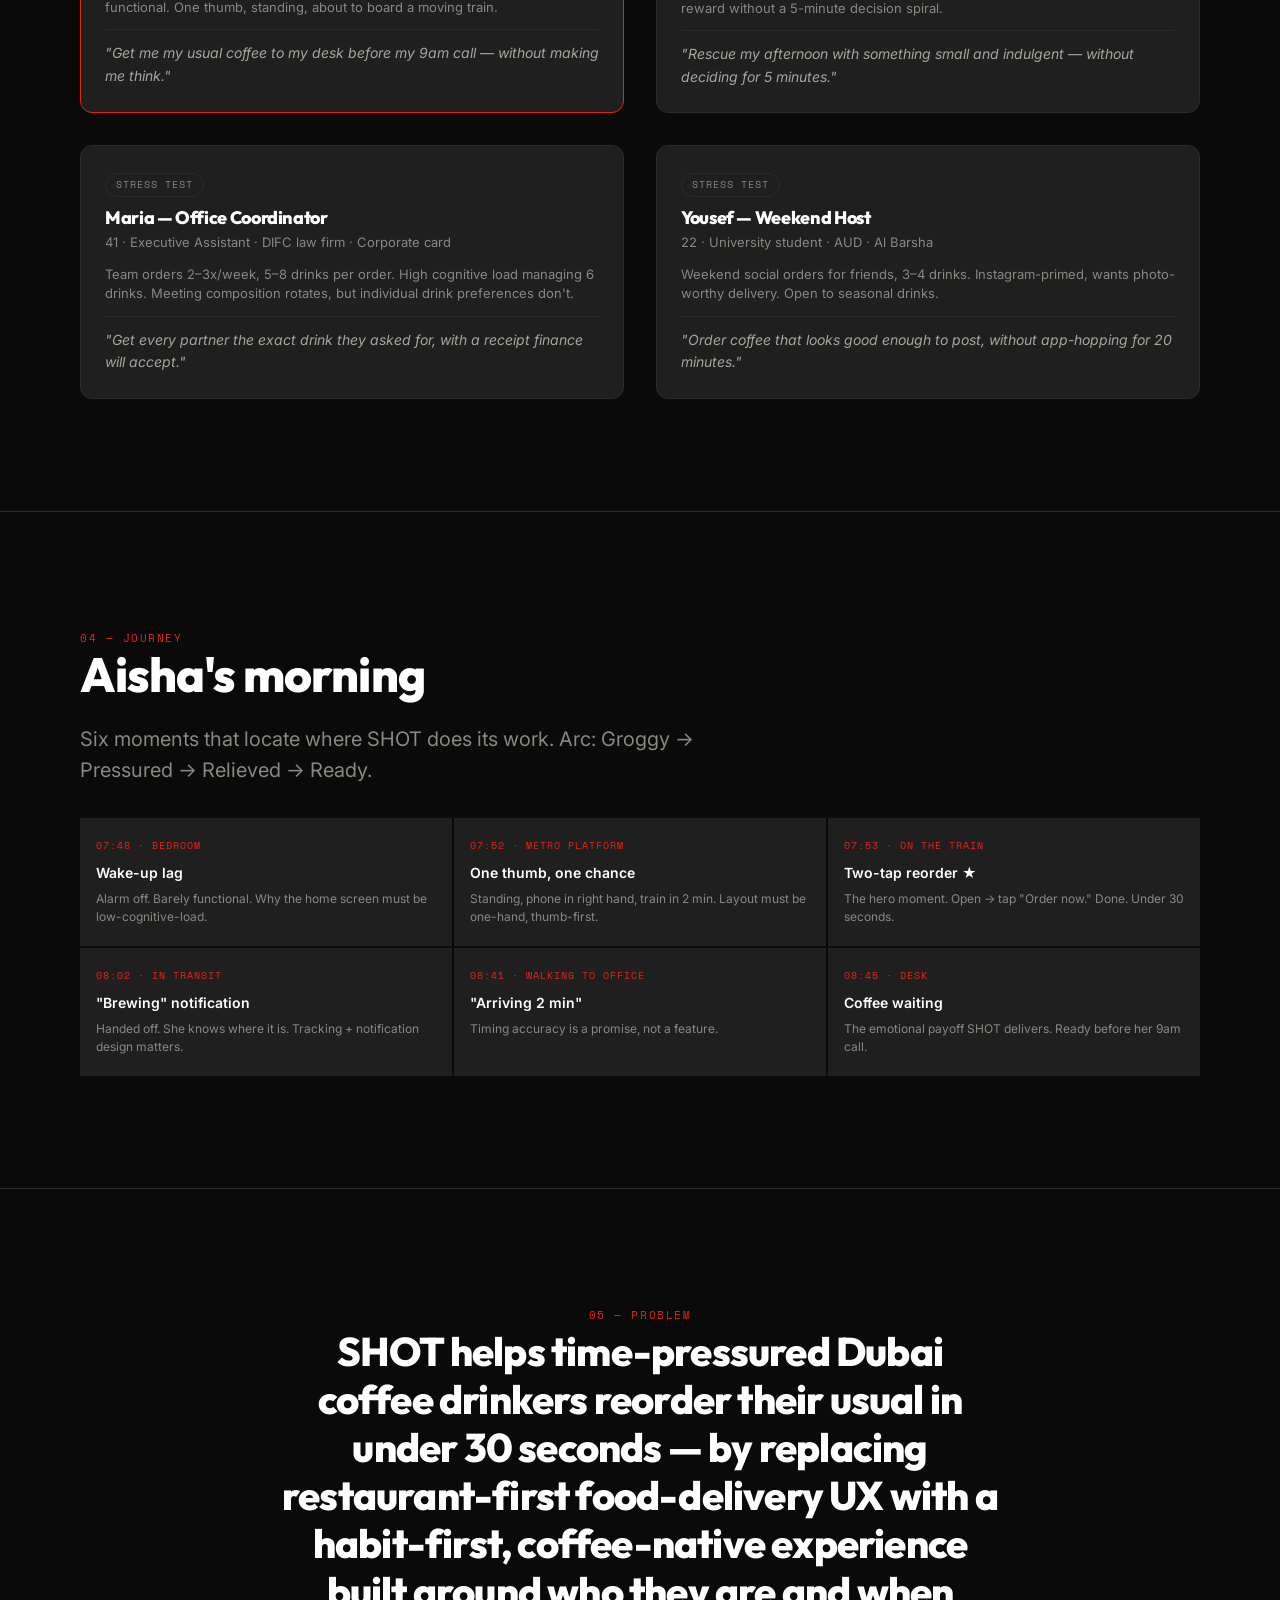
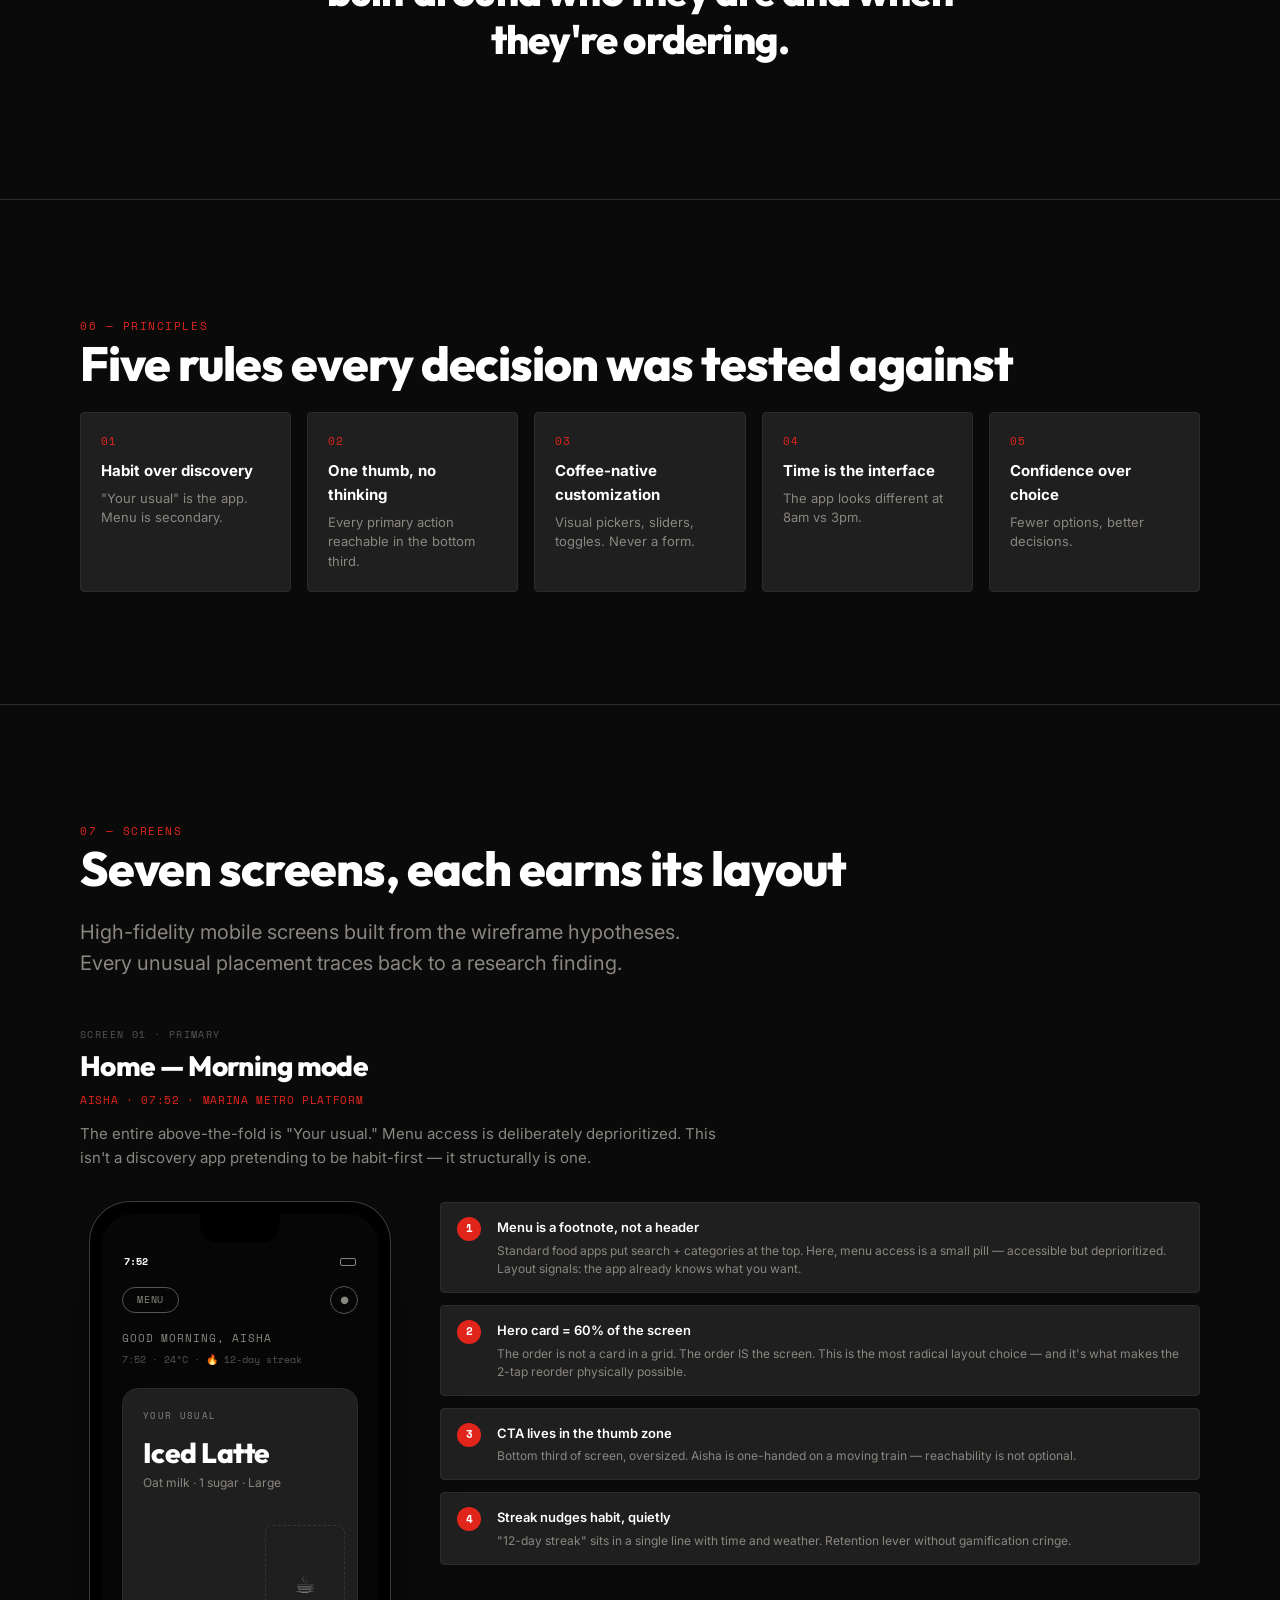
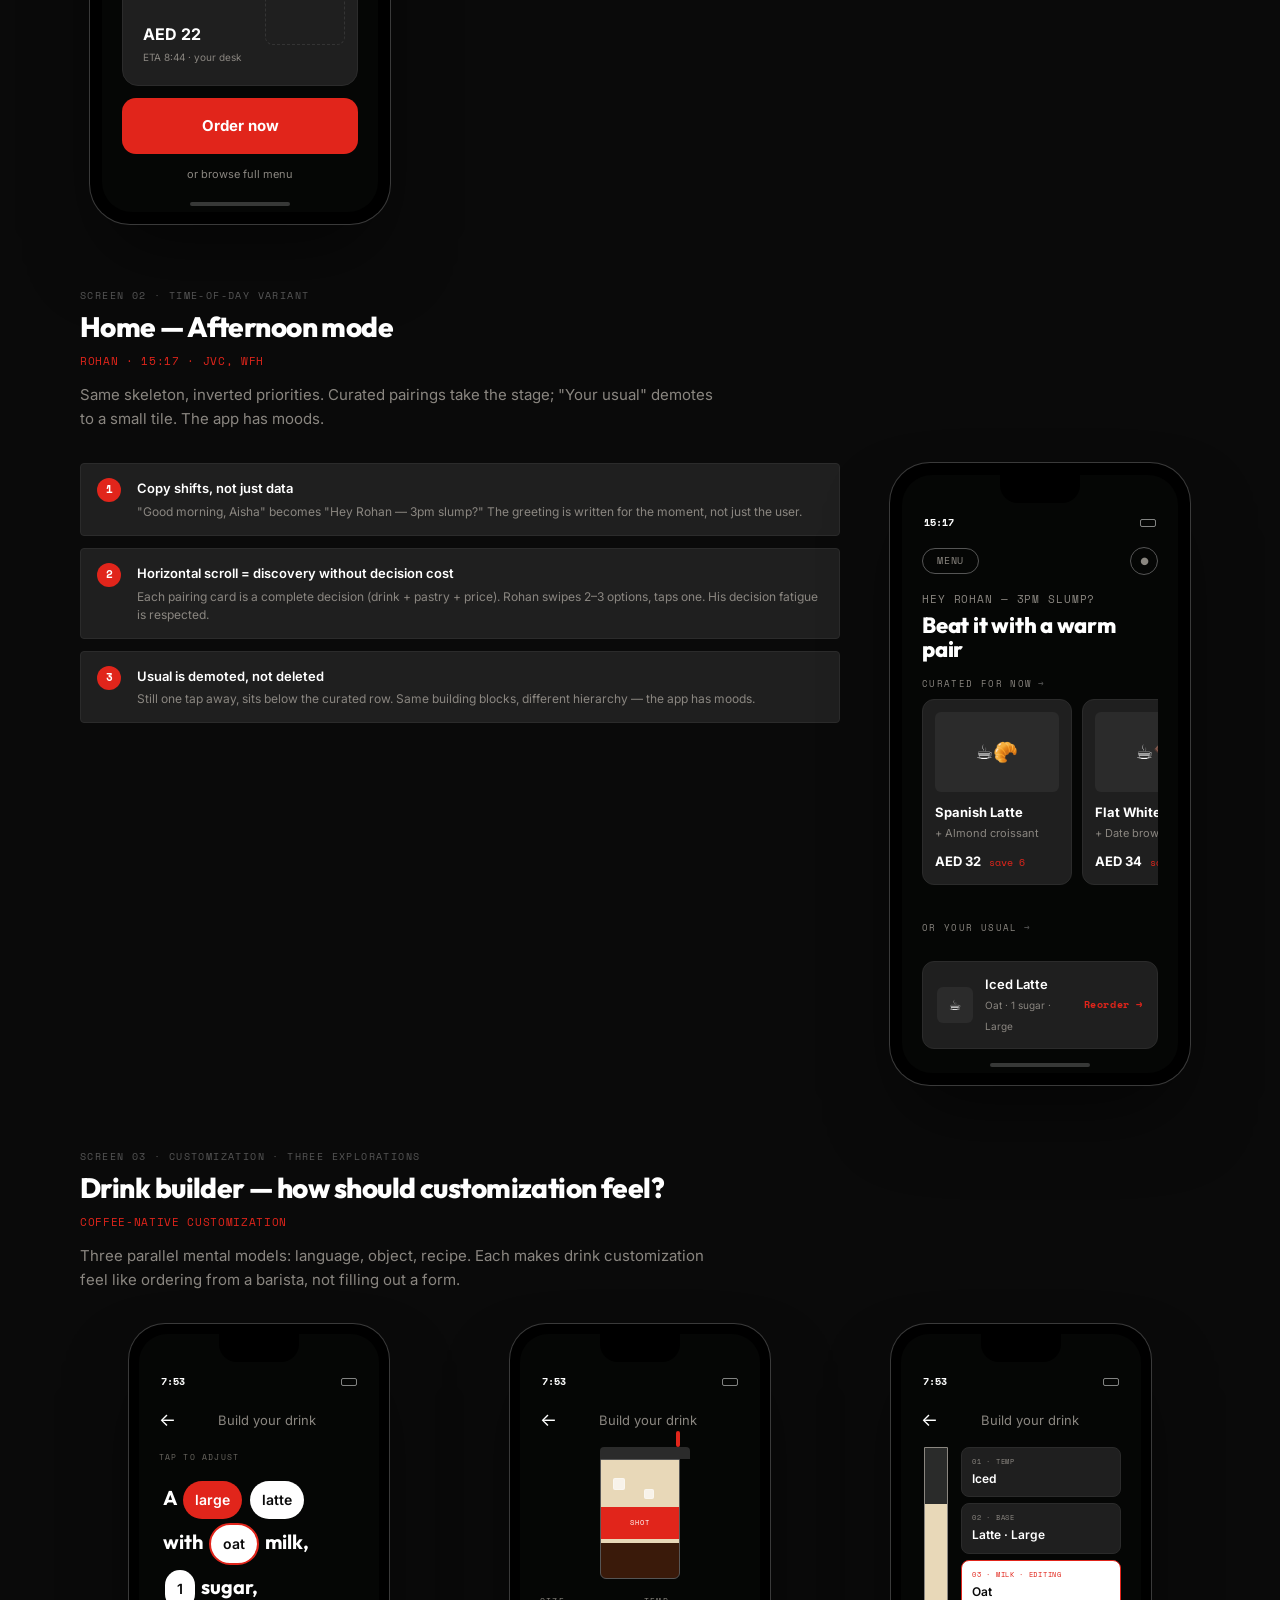
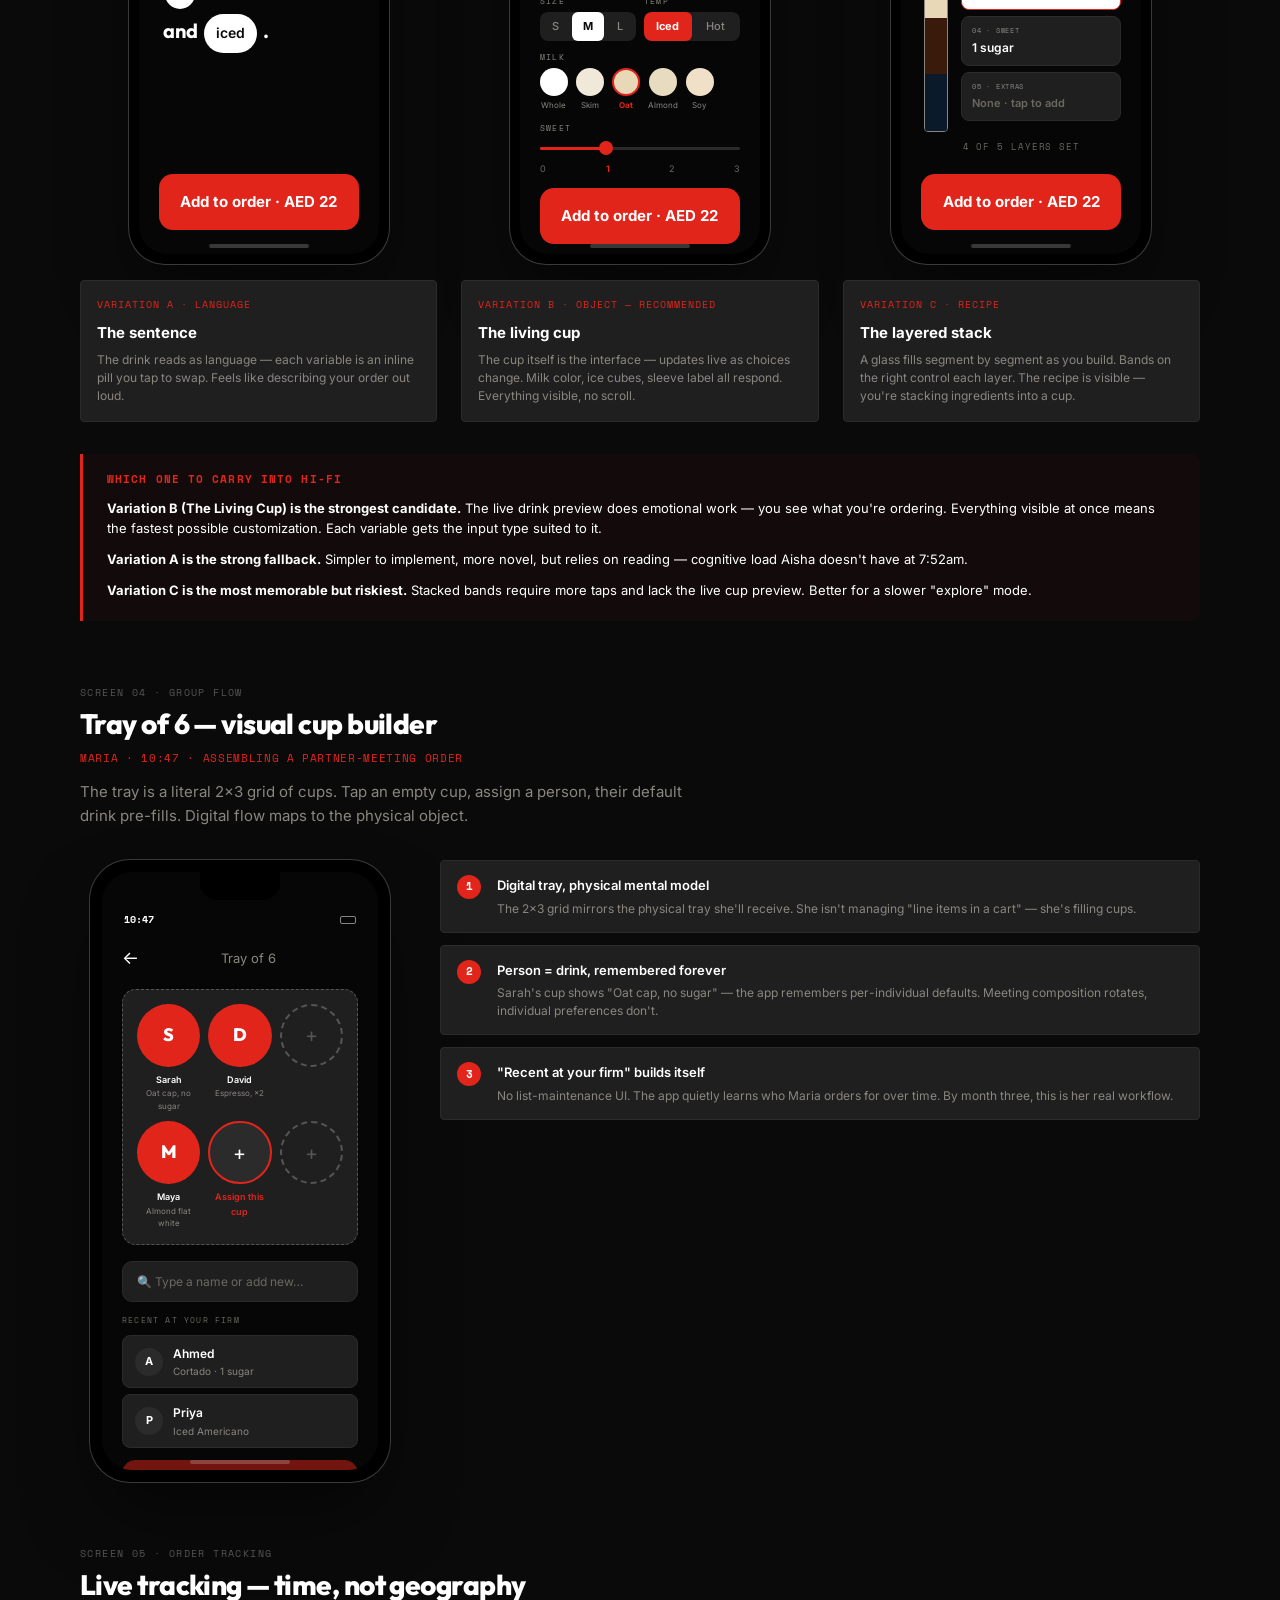
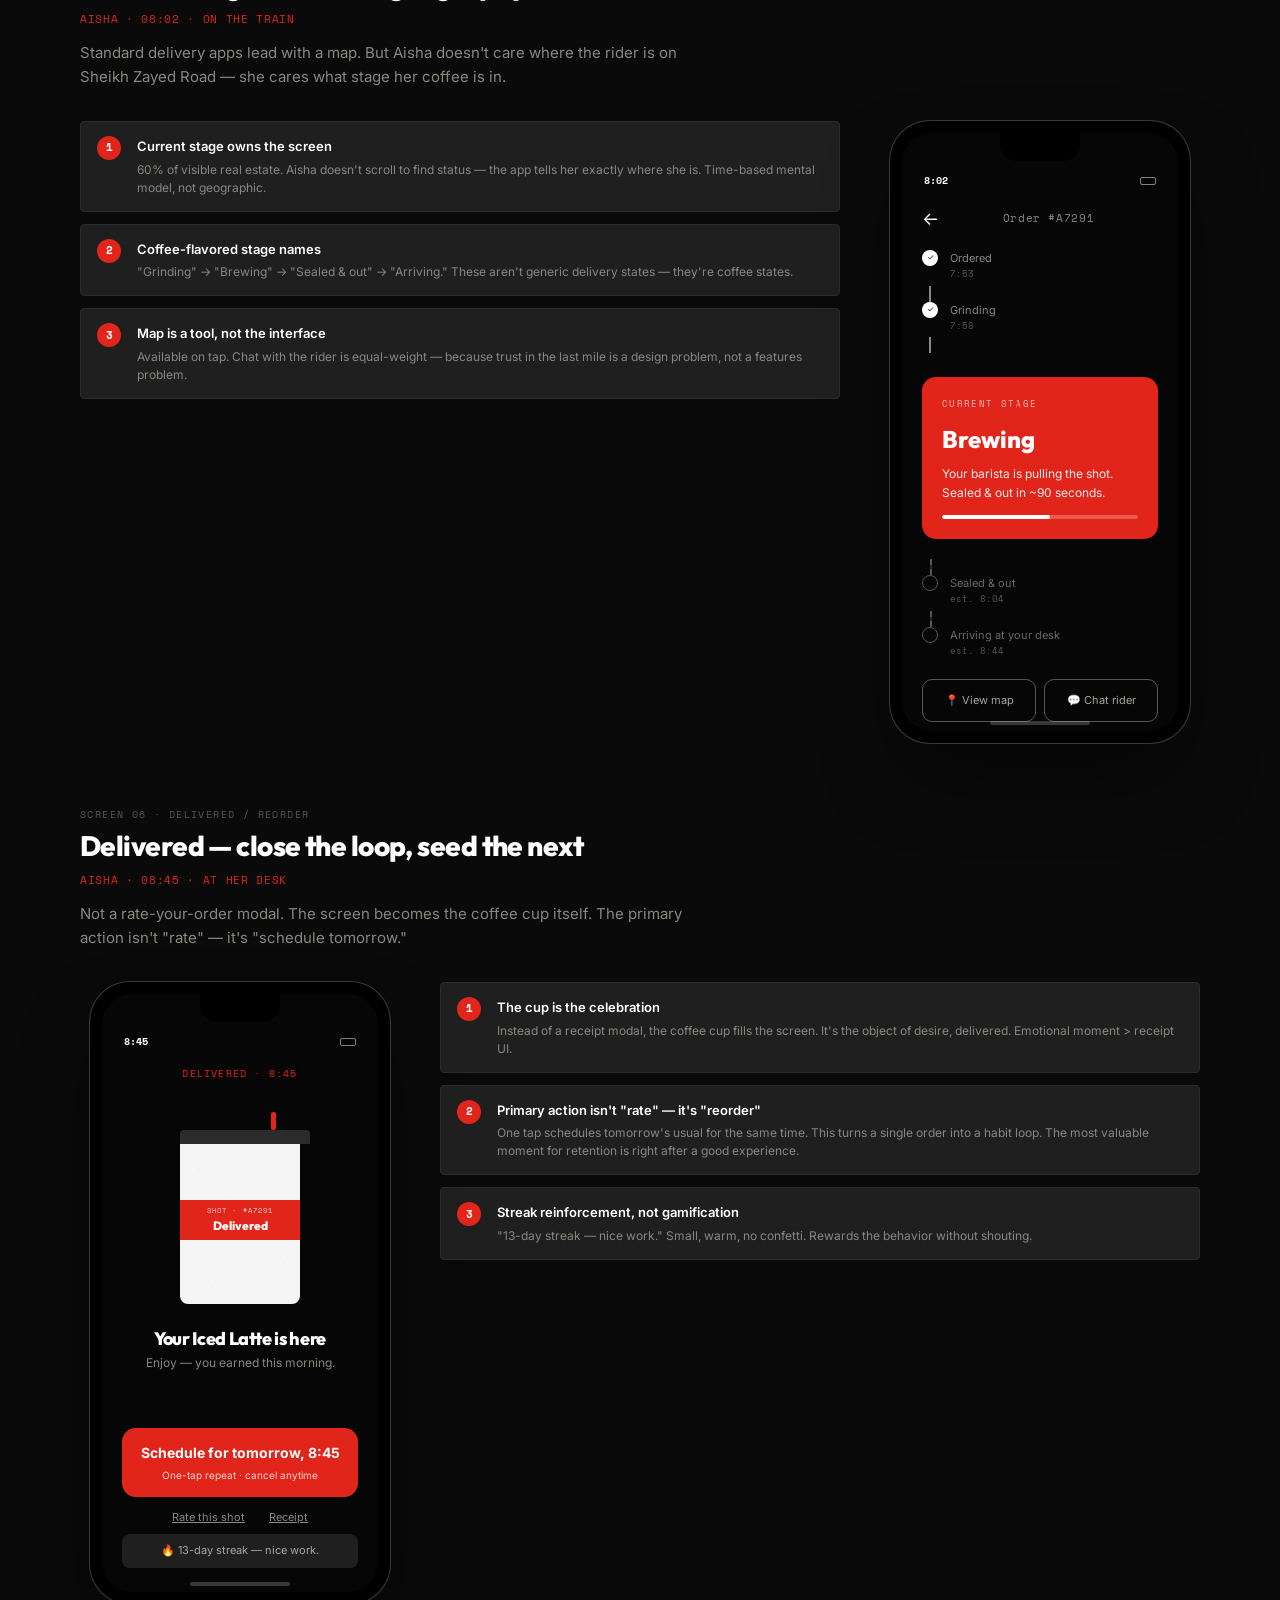
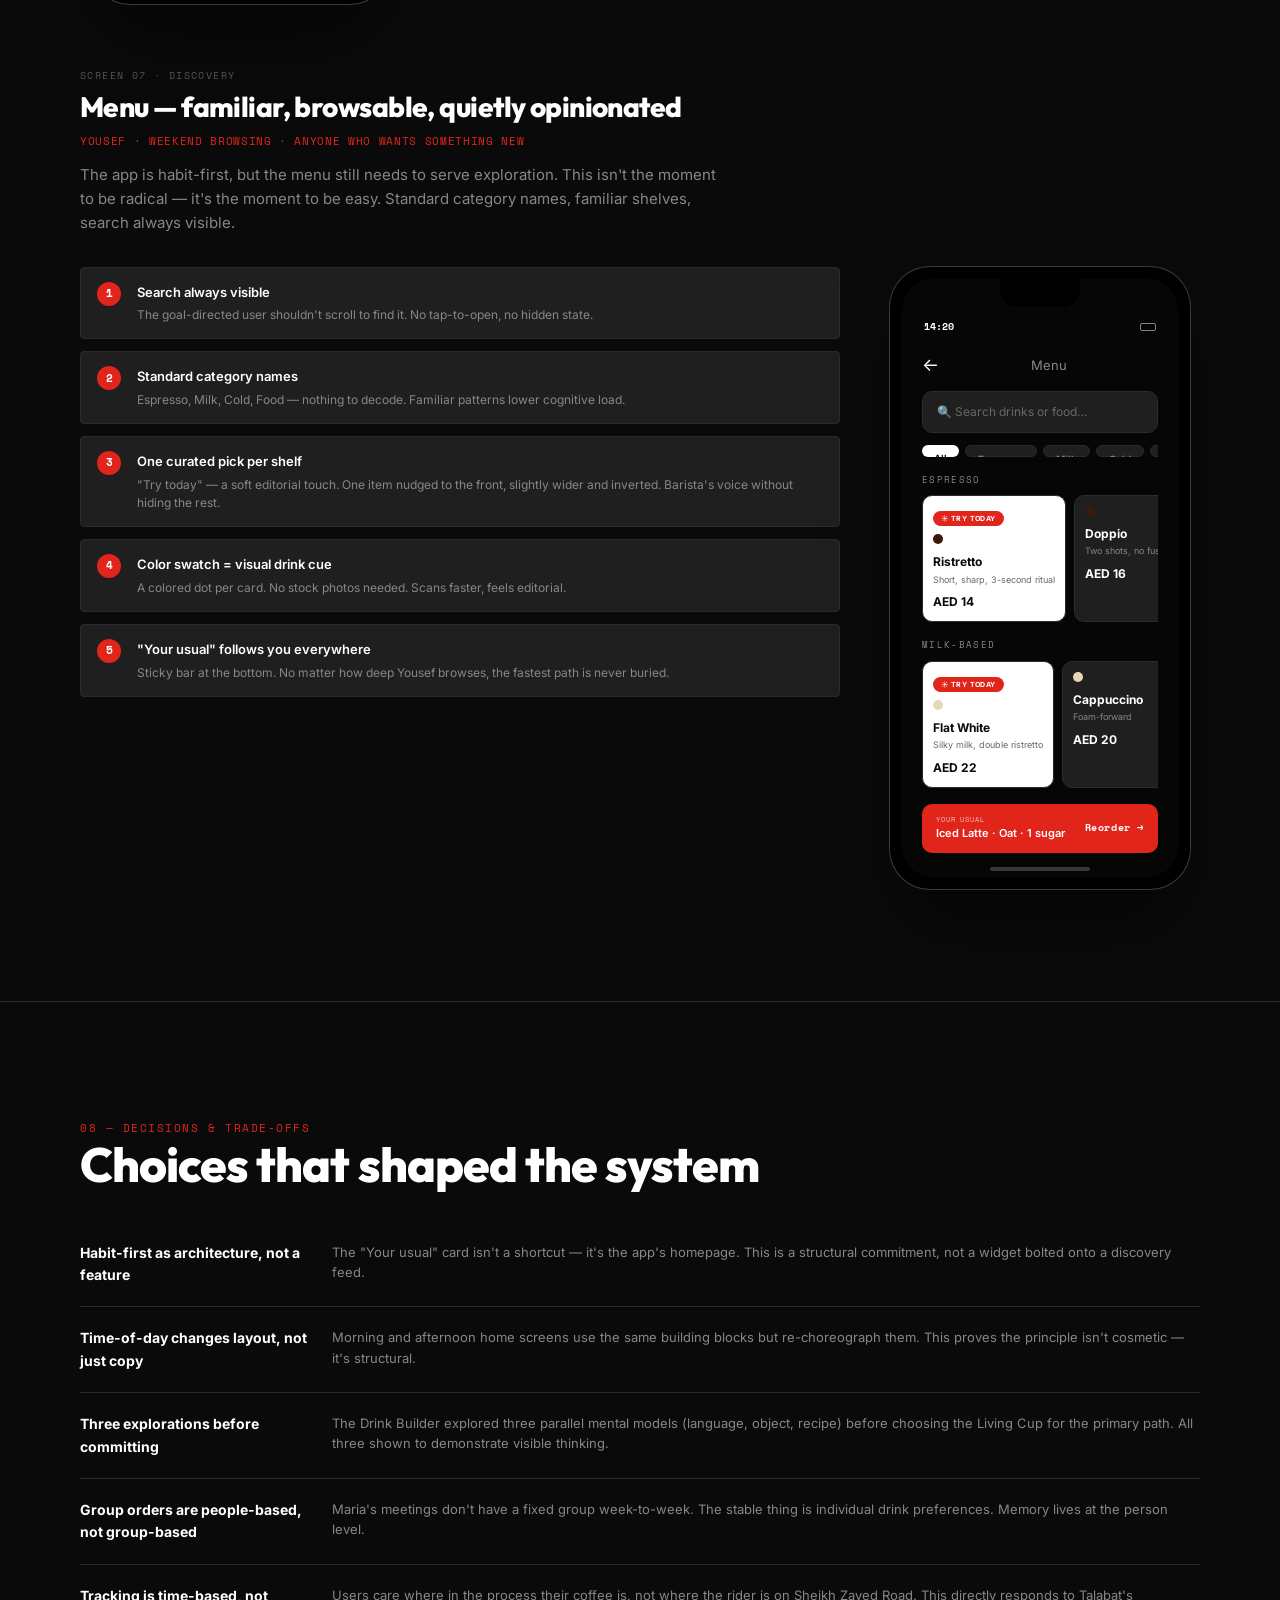
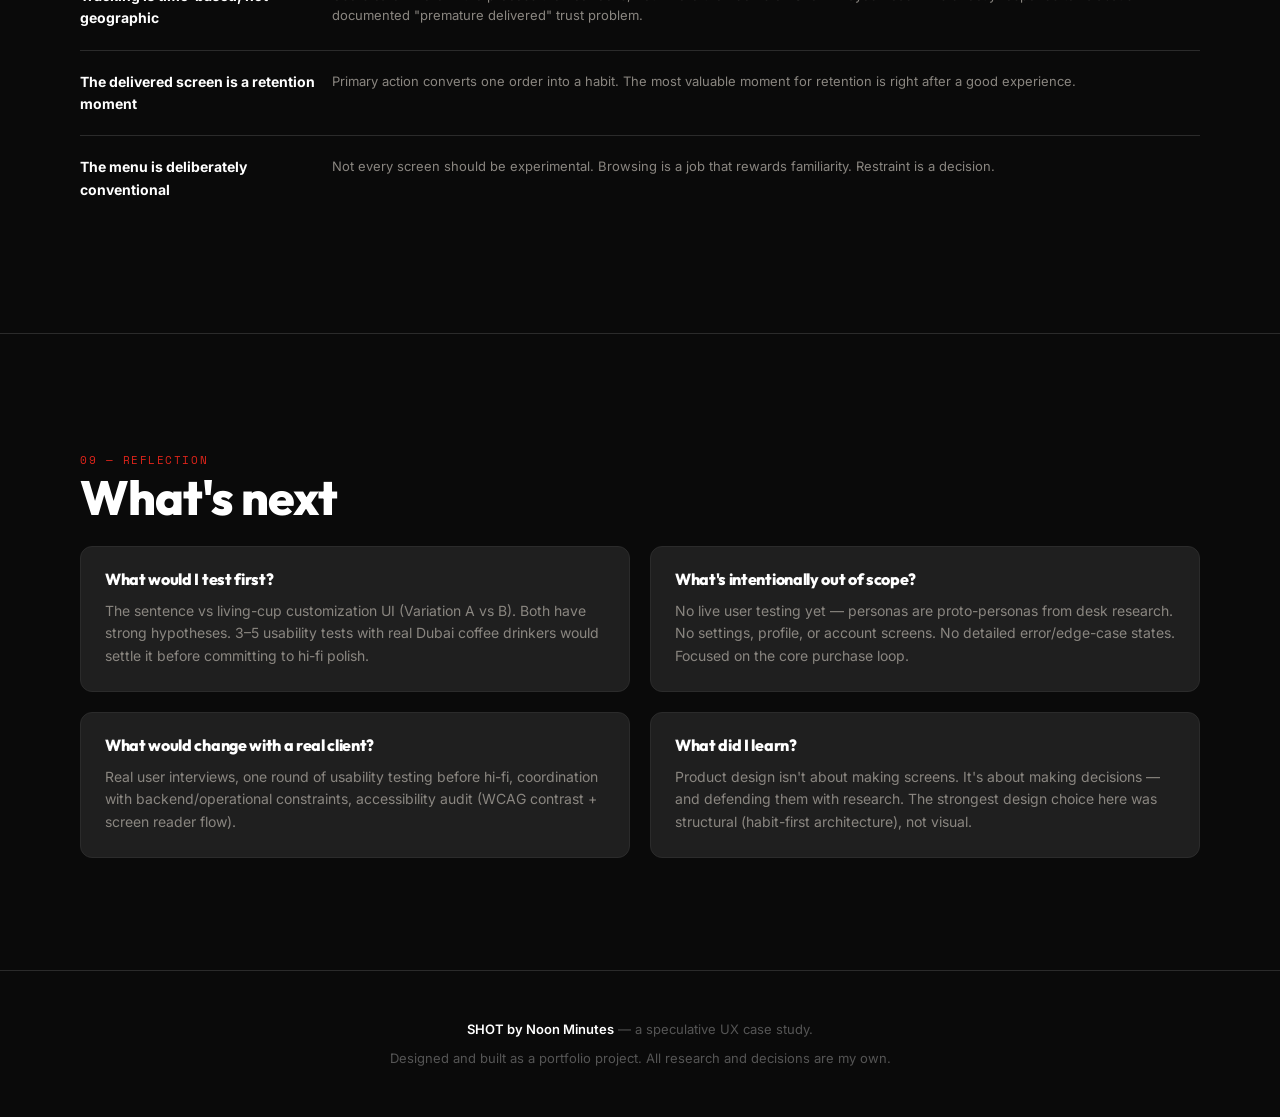
==== commit 764b1d97: "Add full case study site with 7 hi-fi phone mockups Mobile-first portfolio case study for SHOT by no" ====
--- a/index.html
+++ b/index.html
@@ -1,294 +1,1477 @@
-<!doctype html>
+<!DOCTYPE html>
 <html lang="en">
 <head>
-  <meta charset="utf-8" />
-  <meta name="viewport" content="width=device-width, initial-scale=1, viewport-fit=cover, maximum-scale=1" />
-  <meta name="theme-color" content="#0A0A0A" />
-  <title>trueX — currency exchange for global travelers</title>
-  <link rel="preconnect" href="https://fonts.googleapis.com" />
-  <link rel="stylesheet" href="css/styles.css" />
+<meta charset="UTF-8">
+<meta name="viewport" content="width=device-width, initial-scale=1.0, viewport-fit=cover">
+<title>SHOT — UX Case Study</title>
+<link rel="preconnect" href="https://fonts.googleapis.com">
+<link rel="preconnect" href="https://fonts.gstatic.com" crossorigin>
+<link href="https://fonts.googleapis.com/css2?family=Inter:wght@400;500;600;700;800&family=Outfit:wght@700;800;900&family=Space+Mono:wght@400;700&display=swap" rel="stylesheet">
+<style>
+/* ── TOKENS ── */
+:root {
+  --black-950: #050605;
+  --black-900: #0A0A0A;
+  --black-800: #1F1F1F;
+  --black-700: #2B2B2B;
+  --black-600: #3A3A3A;
+  --red-600: #B81A12;
+  --red-500: #E1251B;
+  --red-400: #FF4A3D;
+  --gray-600: #555;
+  --gray-500: #6B6862;
+  --gray-400: #8A8680;
+  --gray-300: #A8A49C;
+  --gray-200: #D4D4D4;
+  --gray-100: #E8E8E6;
+  --gray-50: #F5F5F5;
+  --white: #FFFFFF;
+
+  --color-bg: var(--black-900);
+  --color-bg-raised: var(--black-800);
+  --color-text: var(--white);
+  --color-text-muted: var(--gray-400);
+  --color-text-dim: var(--gray-600);
+  --color-accent: var(--red-500);
+  --color-accent-hover: var(--red-400);
+  --color-border: var(--black-700);
+
+  --font-brand: "Outfit", system-ui, sans-serif;
+  --font-body: "Inter", system-ui, sans-serif;
+  --font-mono: "Space Mono", monospace;
+
+  --gutter: 16px;
+  --section-y: 80px;
+  --max-w: 1200px;
+
+  --ease: cubic-bezier(.2, 0, 0, 1);
+}
+@media(min-width:768px){ :root{ --gutter:24px; --section-y:112px; } }
+@media(min-width:1024px){ :root{ --gutter:40px; } }
+@media(min-width:1440px){ :root{ --gutter:64px; --section-y:128px; } }
+
+/* ── RESET ── */
+*,*::before,*::after{box-sizing:border-box;margin:0;padding:0}
+html{scroll-behavior:smooth;-webkit-font-smoothing:antialiased;font-size:16px}
+body{background:var(--color-bg);color:var(--color-text);font-family:var(--font-body);line-height:1.6}
+img{max-width:100%;display:block}
+a{color:var(--color-accent);text-decoration:none}
+a:hover{color:var(--color-accent-hover)}
+
+/* ── LAYOUT ── */
+.wrap{max-width:var(--max-w);margin:0 auto;padding:0 var(--gutter)}
+section{padding:var(--section-y) 0}
+section+section{border-top:1px solid var(--color-border)}
+
+/* ── TYPOGRAPHY ── */
+.eyebrow{
+  font-family:var(--font-mono);font-size:11px;letter-spacing:.14em;
+  text-transform:uppercase;color:var(--color-accent);margin-bottom:12px;
+}
+h1,h2,h3{font-family:var(--font-brand);font-weight:800;letter-spacing:-.02em;line-height:1.05}
+h1{font-size:clamp(2.5rem,8vw,5rem)}
+h2{font-size:clamp(1.75rem,5vw,3rem);margin-bottom:24px}
+h3{font-size:clamp(1.25rem,3vw,1.75rem);margin-bottom:12px}
+.lead{font-size:clamp(1rem,2.5vw,1.25rem);color:var(--color-text-muted);max-width:640px;line-height:1.55}
+.mono{font-family:var(--font-mono);font-size:12px;letter-spacing:.06em}
+.uppercase{text-transform:uppercase}
+.muted{color:var(--color-text-muted)}
+.dim{color:var(--color-text-dim)}
+.accent{color:var(--color-accent)}
+.brand-text{font-family:var(--font-brand);font-weight:900}
+
+/* ── HERO ── */
+.hero{
+  min-height:100svh;display:flex;flex-direction:column;justify-content:center;
+  padding:120px 0 80px;position:relative;overflow:hidden;
+}
+.hero-badge{
+  display:inline-flex;align-items:center;gap:8px;
+  padding:6px 14px;border:1px solid var(--color-border);border-radius:999px;
+  font-family:var(--font-mono);font-size:11px;letter-spacing:.08em;
+  color:var(--color-text-muted);margin-bottom:32px;width:fit-content;
+}
+.hero-badge .dot{width:6px;height:6px;border-radius:50%;background:var(--color-accent)}
+.hero h1{margin-bottom:24px}
+.hero h1 .red{color:var(--color-accent)}
+.hero .lead{margin-bottom:40px}
+.hero-meta{
+  display:flex;flex-wrap:wrap;gap:24px;
+  font-family:var(--font-mono);font-size:11px;letter-spacing:.06em;
+  color:var(--color-text-dim);text-transform:uppercase;
+}
+
+/* ── GRID HELPERS ── */
+.grid-2{display:grid;gap:32px}
+@media(min-width:768px){.grid-2{grid-template-columns:1fr 1fr}}
+.grid-3{display:grid;gap:24px}
+@media(min-width:768px){.grid-3{grid-template-columns:1fr 1fr 1fr}}
+.grid-5{display:grid;gap:16px}
+@media(min-width:640px){.grid-5{grid-template-columns:repeat(5,1fr)}}
+
+/* ── CARDS ── */
+.card{
+  background:var(--color-bg-raised);border:1px solid var(--color-border);
+  border-radius:12px;padding:24px;
+}
+.card-sm{padding:16px 20px}
+.card .num{
+  font-family:var(--font-mono);font-size:10px;letter-spacing:.12em;
+  color:var(--color-accent);display:block;margin-bottom:8px;
+}
+
+/* ── INSIGHT HIGHLIGHT ── */
+.insight{
+  border-left:3px solid var(--color-accent);padding:20px 24px;
+  background:rgba(225,37,27,.04);border-radius:0 8px 8px 0;margin:24px 0;
+}
+.insight p{color:var(--color-text);font-size:15px;line-height:1.6}
+
+/* ── PERSONA CARDS ── */
+.persona{position:relative;overflow:hidden}
+.persona.primary{border-color:var(--color-accent)}
+.persona .tag{
+  display:inline-block;padding:3px 10px;border-radius:999px;
+  font-family:var(--font-mono);font-size:10px;letter-spacing:.1em;
+  text-transform:uppercase;margin-bottom:12px;
+}
+.persona.primary .tag{background:var(--color-accent);color:var(--white)}
+.persona:not(.primary) .tag{border:1px solid var(--color-border);color:var(--color-text-muted)}
+.persona h3{font-size:1.125rem;margin-bottom:4px}
+.persona .role{font-size:13px;color:var(--color-text-muted);margin-bottom:12px}
+.persona .jtbd{
+  font-size:14px;font-style:italic;color:var(--gray-300);
+  border-top:1px solid var(--color-border);padding-top:12px;margin-top:12px;
+}
+
+/* ── STORYBOARD ── */
+.storyboard{display:grid;gap:2px;grid-template-columns:repeat(3,1fr)}
+@media(max-width:640px){.storyboard{grid-template-columns:1fr 1fr}}
+.story-frame{
+  background:var(--color-bg-raised);padding:20px 16px;position:relative;
+}
+.story-frame .time{
+  font-family:var(--font-mono);font-size:10px;color:var(--color-accent);
+  letter-spacing:.1em;text-transform:uppercase;margin-bottom:8px;
+}
+.story-frame h4{font-family:var(--font-body);font-weight:600;font-size:14px;margin-bottom:6px}
+.story-frame p{font-size:12px;color:var(--color-text-muted);line-height:1.5}
+
+/* ── PRINCIPLES ── */
+.principle-card{
+  background:var(--color-bg-raised);border:1px solid var(--color-border);
+  padding:20px;border-radius:4px;
+}
+.principle-card .num{
+  font-family:var(--font-mono);font-size:11px;color:var(--color-accent);
+  letter-spacing:.1em;margin-bottom:8px;display:block;
+}
+.principle-card h4{font-family:var(--font-body);font-weight:700;font-size:15px;margin-bottom:6px}
+.principle-card p{font-size:13px;color:var(--color-text-muted);line-height:1.5}
+
+/* ── PHONE MOCKUP ── */
+.phone-showcase{display:flex;flex-direction:column;gap:64px}
+.screen-section{scroll-margin-top:40px}
+.screen-header{margin-bottom:32px}
+.screen-header .screen-num{
+  font-family:var(--font-mono);font-size:10px;letter-spacing:.14em;
+  color:var(--color-text-dim);text-transform:uppercase;margin-bottom:8px;
+}
+.screen-header .screen-persona{
+  font-family:var(--font-mono);font-size:11px;color:var(--color-accent);
+  letter-spacing:.06em;text-transform:uppercase;margin-bottom:12px;
+}
+.screen-header .screen-desc{font-size:15px;color:var(--color-text-muted);max-width:640px}
+
+.screen-layout{
+  display:grid;gap:40px;align-items:start;
+}
+@media(min-width:768px){
+  .screen-layout{grid-template-columns:320px 1fr}
+  .screen-layout.reverse{grid-template-columns:1fr 320px}
+  .screen-layout.reverse .phone-frame{order:2}
+  .screen-layout.reverse .annotations{order:1}
+}
+
+.phone-frame{
+  width:300px;max-width:100%;margin:0 auto;
+  background:#000;border-radius:40px;padding:12px;
+  box-shadow:0 0 0 1px var(--black-600),0 40px 80px -20px rgba(0,0,0,.6);
+}
+.phone-screen{
+  background:var(--black-950);border-radius:30px;overflow:hidden;
+  aspect-ratio:9/19.5;position:relative;display:flex;flex-direction:column;
+}
+/* notch */
+.phone-screen::before{
+  content:"";position:absolute;top:0;left:50%;transform:translateX(-50%);
+  width:80px;height:28px;background:#000;border-radius:0 0 18px 18px;z-index:10;
+}
+/* home indicator */
+.phone-screen::after{
+  content:"";position:absolute;bottom:6px;left:50%;transform:translateX(-50%);
+  width:100px;height:4px;background:rgba(255,255,255,.2);border-radius:2px;z-index:10;
+}
+
+/* ── SCREEN INNER STYLES ── */
+.scr{padding:40px 20px 24px;display:flex;flex-direction:column;height:100%;font-size:13px;color:var(--white)}
+.scr-status{
+  display:flex;justify-content:space-between;align-items:center;
+  font-family:var(--font-mono);font-size:10px;font-weight:700;
+  margin-bottom:16px;padding:0 2px;
+}
+.scr-status .time{color:var(--white)}
+.scr-status .icons{display:flex;gap:4px;align-items:center}
+.scr-status .icons span{width:16px;height:8px;border:1px solid rgba(255,255,255,.5);border-radius:2px;display:block}
+
+.scr-topbar{
+  display:flex;justify-content:space-between;align-items:center;margin-bottom:16px;
+}
+.scr-pill{
+  padding:4px 14px;border:1px solid var(--gray-600);border-radius:999px;
+  font-size:10px;color:var(--gray-400);font-family:var(--font-mono);letter-spacing:.08em;
+  text-transform:uppercase;
+}
+.scr-avatar{
+  width:28px;height:28px;border-radius:50%;border:1px solid var(--gray-600);
+  display:flex;align-items:center;justify-content:center;font-size:10px;color:var(--gray-400);
+}
+
+.scr-greeting{
+  font-size:11px;color:var(--gray-400);letter-spacing:.08em;
+  text-transform:uppercase;font-family:var(--font-mono);margin-bottom:4px;
+}
+.scr-context{font-size:10px;color:var(--gray-600);margin-bottom:20px;font-family:var(--font-mono)}
+
+/* Hero card for "your usual" */
+.scr-hero-card{
+  flex:1;background:var(--black-800);border-radius:16px;padding:20px;
+  display:flex;flex-direction:column;position:relative;overflow:hidden;
+  border:1px solid var(--black-700);
+}
+.scr-hero-card .label{
+  font-family:var(--font-mono);font-size:9px;letter-spacing:.15em;
+  text-transform:uppercase;color:var(--gray-400);margin-bottom:16px;
+}
+.scr-hero-card .drink-name{
+  font-family:var(--font-brand);font-weight:800;font-size:28px;
+  letter-spacing:-.02em;line-height:1;margin-bottom:6px;
+}
+.scr-hero-card .mods{font-size:12px;color:var(--gray-400);margin-bottom:auto}
+.scr-hero-card .price{font-family:var(--font-body);font-weight:700;font-size:16px;margin-top:16px}
+.scr-hero-card .eta{font-size:10px;color:var(--gray-400);margin-top:2px}
+
+/* Cup illustration placeholder */
+.cup-illus{
+  position:absolute;right:12px;bottom:40px;width:80px;height:120px;
+  border:1px dashed var(--gray-600);border-radius:8px;
+  display:flex;align-items:center;justify-content:center;
+  font-size:24px;opacity:.4;
+}
+
+.scr-cta{
+  background:var(--red-500);color:var(--white);border:none;border-radius:14px;
+  padding:16px;font-family:var(--font-body);font-weight:700;font-size:15px;
+  text-align:center;margin-top:12px;width:100%;cursor:pointer;
+}
+.scr-cta:hover{background:var(--red-400)}
+.scr-cta-ghost{
+  text-align:center;font-size:11px;color:var(--gray-400);margin-top:8px;padding:4px;
+}
+
+/* Annotations */
+.annotations{display:flex;flex-direction:column;gap:12px}
+.ann{
+  display:grid;grid-template-columns:28px 1fr;gap:12px;
+  padding:14px 16px;background:var(--color-bg-raised);
+  border:1px solid var(--color-border);border-radius:4px;
+}
+.ann .badge{
+  width:24px;height:24px;border-radius:50%;background:var(--color-accent);
+  color:var(--white);font-family:var(--font-mono);font-size:11px;font-weight:700;
+  display:flex;align-items:center;justify-content:center;flex-shrink:0;
+}
+.ann h4{font-family:var(--font-body);font-weight:600;font-size:13px;margin-bottom:4px}
+.ann p{font-size:12px;color:var(--color-text-muted);line-height:1.5}
+
+/* ── AFTERNOON SCREEN SPECIFICS ── */
+.scr-afternoon-headline{
+  font-family:var(--font-brand);font-weight:800;font-size:22px;
+  letter-spacing:-.01em;line-height:1.1;margin-bottom:16px;
+}
+.scr-shelf-label{
+  font-family:var(--font-mono);font-size:9px;letter-spacing:.15em;
+  text-transform:uppercase;color:var(--gray-400);margin-bottom:8px;
+  display:flex;align-items:center;gap:6px;
+}
+.scr-shelf-label::after{content:"→";color:var(--gray-600)}
+.pairing-scroll{display:flex;gap:10px;overflow:hidden;margin-bottom:20px}
+.pairing-card{
+  min-width:150px;flex-shrink:0;background:var(--black-800);
+  border-radius:12px;padding:12px;border:1px solid var(--black-700);
+}
+.pairing-card .img{
+  height:80px;background:var(--black-700);border-radius:6px;margin-bottom:10px;
+  display:flex;align-items:center;justify-content:center;font-size:20px;
+}
+.pairing-card h5{font-size:13px;font-weight:700;margin-bottom:2px}
+.pairing-card .sub{font-size:11px;color:var(--gray-400)}
+.pairing-card .price-row{display:flex;gap:8px;align-items:baseline;margin-top:8px}
+.pairing-card .price{font-weight:700;font-size:13px}
+.pairing-card .save{font-size:10px;color:var(--color-accent);font-family:var(--font-mono)}
+
+.scr-usual-mini{
+  background:var(--black-800);border-radius:12px;padding:12px 14px;
+  display:flex;align-items:center;gap:12px;border:1px solid var(--black-700);
+  margin-top:auto;
+}
+.scr-usual-mini .thumb{
+  width:36px;height:36px;background:var(--black-700);border-radius:6px;
+  display:flex;align-items:center;justify-content:center;font-size:14px;flex-shrink:0;
+}
+.scr-usual-mini .info{flex:1}
+.scr-usual-mini .info h5{font-size:13px;font-weight:600}
+.scr-usual-mini .info span{font-size:10px;color:var(--gray-400)}
+.scr-usual-mini .reorder{
+  font-size:10px;font-weight:700;color:var(--color-accent);
+  font-family:var(--font-mono);letter-spacing:.06em;white-space:nowrap;
+}
+
+/* ── DRINK BUILDER ── */
+.exploration-grid{display:grid;gap:24px}
+@media(min-width:900px){.exploration-grid{grid-template-columns:repeat(3,1fr)}}
+.exploration-item{display:flex;flex-direction:column;gap:16px}
+.exploration-item .phone-frame{width:260px;border-radius:36px;padding:10px}
+.exploration-item .phone-screen{border-radius:28px}
+.exploration-caption{
+  padding:16px;background:var(--color-bg-raised);border:1px solid var(--color-border);border-radius:4px;
+}
+.exploration-caption .tag{
+  font-family:var(--font-mono);font-size:10px;letter-spacing:.1em;
+  text-transform:uppercase;color:var(--color-accent);display:block;margin-bottom:8px;
+}
+.exploration-caption h4{font-size:15px;font-weight:700;margin-bottom:6px}
+.exploration-caption p{font-size:12px;color:var(--color-text-muted);line-height:1.5}
+
+.decision-block{
+  margin-top:32px;padding:20px 24px;background:rgba(225,37,27,.04);
+  border-left:3px solid var(--color-accent);border-radius:0 8px 8px 0;
+}
+.decision-block h3{
+  font-family:var(--font-mono);font-size:11px;letter-spacing:.1em;
+  text-transform:uppercase;color:var(--color-accent);margin-bottom:12px;
+}
+.decision-block p{font-size:13px;line-height:1.6;margin-bottom:10px}
+.decision-block p:last-child{margin-bottom:0}
+
+/* ── DRINK BUILDER INNER SCREENS ── */
+.scr-back{font-size:18px;cursor:pointer}
+.scr-title-center{font-size:13px;color:var(--gray-400);text-align:center;flex:1}
+
+/* Sentence builder */
+.sentence{padding:0 4px;line-height:2.2}
+.sentence .word{font-family:var(--font-brand);font-weight:700;font-size:20px}
+.sentence .pill{
+  display:inline-block;padding:4px 12px;border-radius:999px;
+  font-size:14px;font-weight:600;margin:0 2px;
+}
+.sentence .pill-accent{background:var(--red-500);color:var(--white)}
+.sentence .pill-dark{background:var(--white);color:var(--black-900)}
+
+/* Living cup */
+.cup-preview{
+  display:flex;justify-content:center;align-items:flex-end;
+  height:160px;margin-bottom:16px;position:relative;
+}
+.cup-body{
+  width:80px;position:relative;
+}
+.cup-body .lid{
+  width:90px;height:12px;background:var(--black-700);border-radius:4px 4px 0 0;
+  margin:0 auto;position:relative;
+}
+.cup-body .lid::after{
+  content:"";position:absolute;top:-16px;right:10px;width:4px;height:16px;
+  background:var(--red-500);border-radius:2px;
+}
+.cup-body .body{
+  width:80px;height:120px;background:linear-gradient(to bottom,#E8D8B8 0%,#E8D8B8 70%,#3a1a0a 70%,#3a1a0a 100%);
+  border-radius:0 0 6px 6px;margin:0 auto;position:relative;overflow:hidden;
+  border:1px solid var(--gray-600);
+}
+.cup-body .sleeve{
+  position:absolute;top:40%;left:0;right:0;height:32px;
+  background:var(--red-500);display:flex;align-items:center;justify-content:center;
+  font-family:var(--font-mono);font-size:7px;letter-spacing:.15em;color:var(--white);
+}
+.cup-body .ice{
+  position:absolute;top:15%;left:15%;width:12px;height:12px;
+  background:rgba(255,255,255,.7);border-radius:2px;border:1px solid rgba(255,255,255,.3);
+}
+.cup-body .ice-2{left:55%;top:25%;width:10px;height:10px}
+
+.controls-grid{display:flex;flex-direction:column;gap:10px;flex:1}
+.control-row{display:flex;flex-direction:column;gap:4px}
+.control-label{
+  font-family:var(--font-mono);font-size:8px;letter-spacing:.15em;
+  text-transform:uppercase;color:var(--gray-400);
+}
+.seg-control{
+  display:flex;background:var(--black-800);border-radius:8px;overflow:hidden;
+}
+.seg-control span{
+  flex:1;text-align:center;padding:6px 0;font-size:11px;font-weight:500;color:var(--gray-400);
+}
+.seg-control span.active{background:var(--white);color:var(--black-900);border-radius:6px;font-weight:700}
+.seg-control span.active-accent{background:var(--red-500);color:var(--white);border-radius:6px;font-weight:700}
+
+.milk-swatches{display:flex;gap:8px;flex-wrap:wrap}
+.milk-swatch{
+  display:flex;flex-direction:column;align-items:center;gap:3px;
+}
+.milk-swatch .dot{
+  width:28px;height:28px;border-radius:50%;border:2px solid transparent;
+}
+.milk-swatch .dot.selected{border-color:var(--red-500)}
+.milk-swatch span{font-size:8px;color:var(--gray-400)}
+
+.sugar-track{
+  height:3px;background:var(--black-700);border-radius:2px;position:relative;margin:8px 0;
+}
+.sugar-track .fill{
+  position:absolute;left:0;top:0;height:100%;width:33%;
+  background:var(--red-500);border-radius:2px;
+}
+.sugar-track .thumb{
+  position:absolute;left:33%;top:50%;transform:translate(-50%,-50%);
+  width:14px;height:14px;border-radius:50%;background:var(--red-500);
+}
+.sugar-labels{display:flex;justify-content:space-between;font-size:9px;color:var(--gray-500)}
+.sugar-labels .active-label{color:var(--red-500);font-weight:700}
+
+/* Recipe stack */
+.recipe-layout{display:flex;gap:10px;flex:1}
+.glass-col{width:30px;flex-shrink:0;display:flex;flex-direction:column;align-items:center}
+.glass-body{
+  width:24px;flex:1;border:1px solid var(--gray-400);border-radius:0 0 4px 4px;
+  overflow:hidden;display:flex;flex-direction:column;position:relative;
+}
+.glass-layer{flex:1}
+.bands-col{flex:1;display:flex;flex-direction:column;gap:6px}
+.band{
+  background:var(--black-800);border-radius:8px;padding:8px 10px;
+  border:1px solid var(--black-700);
+}
+.band.active{background:var(--white);border-color:var(--red-500)}
+.band .band-num{font-family:var(--font-mono);font-size:7px;letter-spacing:.1em;color:var(--gray-400)}
+.band.active .band-num{color:var(--red-500)}
+.band .band-val{font-size:12px;font-weight:600;margin-top:2px}
+.band.active .band-val{color:var(--black-900)}
+
+/* ── TRAY ── */
+.tray-grid{
+  display:grid;grid-template-columns:repeat(3,1fr);gap:8px;
+  background:var(--black-800);border-radius:14px;padding:14px;
+  border:1px dashed var(--gray-600);margin-bottom:16px;
+}
+.tray-cup{
+  aspect-ratio:1;border-radius:50%;display:flex;flex-direction:column;
+  align-items:center;justify-content:center;font-size:10px;
+}
+.tray-cup.filled{background:var(--red-500);color:var(--white)}
+.tray-cup.filled .initial{font-family:var(--font-brand);font-weight:800;font-size:18px}
+.tray-cup.empty{border:2px dashed var(--gray-600)}
+.tray-cup.empty .plus{font-size:20px;color:var(--gray-600)}
+.tray-cup.selected{background:var(--black-700);border:2px solid var(--red-500)}
+.tray-cup.selected .plus{font-size:20px;color:var(--white)}
+
+.cup-name{font-size:9px;font-weight:600;margin-top:6px;text-align:center}
+.cup-drink{font-size:8px;color:var(--gray-400);text-align:center}
+
+.scr-search{
+  background:var(--black-800);border-radius:10px;padding:10px 14px;
+  font-size:12px;color:var(--gray-500);border:1px solid var(--black-700);
+  margin-bottom:12px;
+}
+.recent-list{display:flex;flex-direction:column;gap:6px;margin-bottom:auto}
+.recent-person{
+  display:flex;align-items:center;gap:10px;
+  background:var(--black-800);border-radius:8px;padding:8px 12px;
+  border:1px solid var(--black-700);
+}
+.recent-person .avatar{
+  width:28px;height:28px;border-radius:50%;background:var(--black-700);
+  display:flex;align-items:center;justify-content:center;
+  font-size:11px;font-weight:700;flex-shrink:0;
+}
+.recent-person .name{font-size:12px;font-weight:600}
+.recent-person .drink{font-size:10px;color:var(--gray-400)}
+.scr-cta-disabled{opacity:.5}
+
+/* ── TRACKING ── */
+.timeline{display:flex;flex-direction:column;gap:0;margin-bottom:16px}
+.tl-step{display:flex;align-items:flex-start;gap:12px;position:relative}
+.tl-marker{
+  width:16px;height:16px;border-radius:50%;flex-shrink:0;
+  display:flex;align-items:center;justify-content:center;font-size:8px;
+}
+.tl-marker.done{background:var(--white);color:var(--black-900)}
+.tl-marker.upcoming{border:1.5px solid var(--gray-600);background:transparent}
+.tl-connector{
+  width:2px;background:var(--gray-600);margin-left:7px;height:16px;
+}
+.tl-connector.done{background:var(--gray-400)}
+.tl-connector.upcoming{background:var(--black-700);border-left:2px dashed var(--gray-600);width:0;margin-left:8px}
+.tl-content{padding-bottom:4px}
+.tl-content .stage{font-size:11px;color:var(--gray-400)}
+.tl-content .time{font-size:9px;color:var(--gray-600);font-family:var(--font-mono)}
+
+.current-stage{
+  background:var(--red-500);border-radius:14px;padding:20px;
+  margin:8px 0;
+}
+.current-stage .label{
+  font-family:var(--font-mono);font-size:9px;letter-spacing:.15em;
+  color:rgba(255,255,255,.7);text-transform:uppercase;margin-bottom:8px;
+}
+.current-stage .name{font-family:var(--font-brand);font-weight:800;font-size:24px;margin-bottom:6px}
+.current-stage .desc{font-size:12px;color:rgba(255,255,255,.9);margin-bottom:12px}
+.current-stage .progress-bar{
+  height:4px;background:rgba(255,255,255,.25);border-radius:2px;overflow:hidden;
+}
+.current-stage .progress-bar .fill{height:100%;background:var(--white);border-radius:2px;width:55%}
+
+.tl-actions{display:flex;gap:8px;margin-top:auto}
+.tl-action{
+  flex:1;padding:12px;border-radius:10px;border:1px solid var(--gray-600);
+  text-align:center;font-size:11px;color:var(--gray-300);
+}
+
+/* ── DELIVERED ── */
+.delivered-cup{
+  display:flex;flex-direction:column;align-items:center;flex:1;
+  justify-content:center;padding:16px 0;
+}
+.delivered-cup .big-cup{
+  width:120px;height:180px;position:relative;margin-bottom:20px;
+}
+.big-cup .lid{
+  width:130px;height:14px;background:var(--black-700);border-radius:4px 4px 0 0;
+  margin:0 auto;
+}
+.big-cup .lid::after{
+  content:"";position:absolute;top:-18px;right:24px;width:5px;height:18px;
+  background:var(--red-500);border-radius:2px;
+}
+.big-cup .body{
+  width:120px;height:160px;background:var(--gray-50);border-radius:0 0 8px 8px;
+  margin:0 auto;position:relative;overflow:hidden;
+}
+.big-cup .sleeve{
+  position:absolute;top:35%;left:0;right:0;height:40px;background:var(--red-500);
+  display:flex;flex-direction:column;align-items:center;justify-content:center;
+}
+.big-cup .sleeve .shot-text{font-family:var(--font-mono);font-size:7px;letter-spacing:.15em;color:rgba(255,255,255,.8)}
+.big-cup .sleeve .delivered-text{font-size:12px;font-weight:800;color:var(--white);font-family:var(--font-brand)}
+.big-cup .condensation{position:absolute;width:3px;height:3px;border-radius:50%;background:rgba(255,255,255,.4)}
+
+.delivered-msg{text-align:center;margin-bottom:16px}
+.delivered-msg h3{font-family:var(--font-brand);font-weight:800;font-size:18px;margin-bottom:4px}
+.delivered-msg p{font-size:12px;color:var(--gray-400)}
+
+.scr-cta-schedule{
+  background:var(--red-500);border-radius:14px;padding:14px;text-align:center;width:100%;
+}
+.scr-cta-schedule .main{font-weight:700;font-size:14px;display:block}
+.scr-cta-schedule .sub{font-size:10px;color:rgba(255,255,255,.8);display:block;margin-top:2px}
+.secondary-actions{display:flex;justify-content:center;gap:24px;margin-top:12px}
+.secondary-actions a{font-size:11px;color:var(--gray-400);text-decoration:underline}
+.streak-bar{
+  background:var(--black-800);border-radius:8px;padding:8px;
+  text-align:center;font-size:11px;color:var(--gray-300);margin-top:8px;
+}
+
+/* ── MENU ── */
+.scr-search-bar{
+  background:var(--black-800);border-radius:10px;padding:10px 14px;
+  font-size:12px;color:var(--gray-500);margin-bottom:12px;
+  border:1px solid var(--black-700);
+}
+.chips{display:flex;gap:6px;margin-bottom:16px;overflow:hidden}
+.chip{
+  padding:5px 12px;border-radius:999px;font-size:10px;font-weight:600;
+  white-space:nowrap;flex-shrink:0;
+}
+.chip.active{background:var(--white);color:var(--black-900)}
+.chip:not(.active){background:var(--black-800);color:var(--gray-400);border:1px solid var(--black-700)}
+
+.shelf{margin-bottom:16px}
+.shelf-title{
+  font-family:var(--font-mono);font-size:9px;letter-spacing:.15em;
+  text-transform:uppercase;color:var(--gray-400);margin-bottom:8px;
+}
+.shelf-row{display:flex;gap:8px;overflow:hidden}
+.menu-card{
+  min-width:110px;flex-shrink:0;border-radius:10px;padding:10px;
+  border:1px solid var(--black-700);
+}
+.menu-card.featured{background:var(--white);color:var(--black-900)}
+.menu-card:not(.featured){background:var(--black-800)}
+.menu-card .try-badge{
+  display:inline-block;padding:2px 8px;border-radius:999px;
+  background:var(--red-500);color:var(--white);font-size:7px;font-weight:700;
+  letter-spacing:.06em;margin-bottom:8px;
+}
+.menu-card .swatch{
+  width:10px;height:10px;border-radius:50%;margin-bottom:8px;
+}
+.menu-card h5{font-size:12px;font-weight:700;margin-bottom:2px}
+.menu-card .desc{font-size:9px;color:var(--gray-400);line-height:1.4;margin-bottom:6px}
+.menu-card.featured .desc{color:var(--gray-500)}
+.menu-card .price{font-size:12px;font-weight:700}
+.menu-card.featured .price{color:var(--black-900)}
+
+.sticky-usual{
+  margin-top:auto;background:var(--red-500);border-radius:10px;padding:10px 14px;
+  display:flex;align-items:center;justify-content:space-between;
+}
+.sticky-usual .left .micro{font-family:var(--font-mono);font-size:7px;letter-spacing:.12em;color:rgba(255,255,255,.7)}
+.sticky-usual .left .drink{font-size:11px;font-weight:600}
+.sticky-usual .right{font-size:10px;font-weight:700;font-family:var(--font-mono);letter-spacing:.06em}
+
+/* ── DECISION TABLE ── */
+.decision-table{margin-top:32px}
+.decision-row{
+  padding:20px 0;border-bottom:1px solid var(--color-border);
+  display:grid;gap:12px;
+}
+@media(min-width:640px){.decision-row{grid-template-columns:240px 1fr}}
+.decision-row:last-child{border-bottom:none}
+.decision-row h4{font-family:var(--font-body);font-weight:700;font-size:14px}
+.decision-row p{font-size:13px;color:var(--color-text-muted);line-height:1.55}
+
+/* ── REFLECTION ── */
+.reflection-grid{display:grid;gap:20px}
+@media(min-width:640px){.reflection-grid{grid-template-columns:1fr 1fr}}
+
+/* ── COMPETITIVE MATRIX ── */
+.comp-table{width:100%;border-collapse:collapse;margin-top:16px;font-size:13px}
+.comp-table th{
+  font-family:var(--font-mono);font-size:10px;letter-spacing:.1em;
+  text-transform:uppercase;color:var(--color-accent);text-align:left;
+  padding:12px 16px;border-bottom:1px solid var(--color-border);
+}
+.comp-table td{
+  padding:12px 16px;border-bottom:1px solid var(--color-border);
+  color:var(--color-text-muted);vertical-align:top;
+}
+.comp-table td:first-child{color:var(--color-text);font-weight:600}
+@media(max-width:640px){
+  .comp-table,
+  .comp-table thead,
+  .comp-table tbody,
+  .comp-table tr,
+  .comp-table td,
+  .comp-table th{display:block}
+  .comp-table thead{display:none}
+  .comp-table tr{padding:16px 0;border-bottom:1px solid var(--color-border)}
+  .comp-table td{padding:4px 0;border:none}
+  .comp-table td::before{
+    content:attr(data-label);display:block;
+    font-family:var(--font-mono);font-size:9px;letter-spacing:.1em;
+    text-transform:uppercase;color:var(--color-accent);margin-bottom:2px;
+  }
+}
+
+/* ── FOOTER ── */
+.site-footer{
+  padding:48px 0;border-top:1px solid var(--color-border);text-align:center;
+}
+.site-footer p{font-size:13px;color:var(--color-text-dim)}
+.site-footer .name{color:var(--color-text);font-weight:600}
+</style>
 </head>
 <body>
-  <!-- Desktop shows the app inside a phone frame; mobile fills the screen -->
-  <div class="stage">
-    <div class="phone" id="phone">
-      <div class="notch" aria-hidden="true"></div>
-
-      <!-- ===================== SPLASH ===================== -->
-      <section class="screen splash is-active" id="screen-splash" data-screen="splash">
-        <div class="splash-poster">
-          <p class="splash-top mono">REAL RATES IN THE</p>
-          <canvas class="globe" id="globe" width="720" height="720" aria-hidden="true"></canvas>
-          <div class="splash-brand" id="splashBrand">
-            <span class="wordmark xl">true<span class="x">X</span></span>
-          </div>
-          <p class="splash-bottom mono">SAFE&nbsp;&nbsp;DIGITAL&nbsp;&nbsp;SPACE</p>
-          <button class="btn btn-volt splash-cta" id="splashCta" type="button">Get started</button>
-          <p class="splash-skip mono" id="splashSkip">tap anywhere to skip</p>
-        </div>
-      </section>
-
-      <!-- ===================== CREATE ACCOUNT ===================== -->
-      <section class="screen auth" id="screen-create" data-screen="create" hidden>
-        <header class="app-header">
-          <span class="wordmark">true<span class="x">X</span></span>
-        </header>
-        <div class="auth-body">
-          <h1 class="auth-title">Create your<br/>trueX account</h1>
-          <p class="auth-sub mono">Real rates. Zero surprises.</p>
-
-          <label class="field">
-            <span class="field-label mono">FULL NAME</span>
-            <input class="input" type="text" inputmode="text" placeholder="Alex Rivera" autocomplete="name" />
-          </label>
-          <label class="field">
-            <span class="field-label mono">EMAIL ADDRESS</span>
-            <input class="input" type="email" inputmode="email" placeholder="alex@truex.app" autocomplete="email" />
-          </label>
-          <label class="field">
-            <span class="field-label mono">PASSWORD</span>
-            <input class="input" type="password" placeholder="••••••••" autocomplete="new-password" />
-          </label>
-
-          <button class="btn btn-volt block" data-go="home" type="button">Create account</button>
-          <p class="auth-switch mono">Already travelling with us?
-            <button class="link" data-go="login" type="button">Log in</button>
-          </p>
-        </div>
-      </section>
-
-      <!-- ===================== LOGIN ===================== -->
-      <section class="screen auth" id="screen-login" data-screen="login" hidden>
-        <header class="app-header">
-          <span class="wordmark">true<span class="x">X</span></span>
-        </header>
-        <div class="auth-body">
-          <h1 class="auth-title">Enter your<br/>trueX account</h1>
-          <p class="auth-sub mono">Welcome back, traveler.</p>
-
-          <label class="field">
-            <span class="field-label mono">EMAIL ADDRESS</span>
-            <input class="input" type="email" inputmode="email" placeholder="alex@truex.app" autocomplete="email" />
-          </label>
-          <label class="field">
-            <span class="field-label mono">PASSWORD</span>
-            <input class="input" type="password" placeholder="••••••••" autocomplete="current-password" />
-          </label>
-
-          <button class="btn btn-volt block" data-go="home" type="button">Log in</button>
-          <p class="auth-switch mono">New here?
-            <button class="link" data-go="create" type="button">Create an account</button>
-          </p>
-        </div>
-      </section>
-
-      <!-- ===================== HOME / CONVERTER ===================== -->
-      <section class="screen app" id="screen-home" data-screen="home" hidden>
-        <header class="app-header gradient">
-          <span class="wordmark">true<span class="x">X</span></span>
-          <button class="avatar" data-go="profile" type="button" aria-label="Profile">AR</button>
-        </header>
-
-        <div class="app-body" id="homeBody">
-          <div class="hero">
-            <!-- two slowly floating coins -->
-            <div class="coin coin-volt" id="coinVolt" aria-hidden="true"><span>$</span></div>
-            <div class="coin coin-blue" id="coinBlue" aria-hidden="true"><span>€</span></div>
-
-            <div class="hero-text">
-              <p class="hero-kicker mono">LIVE MID-MARKET RATE</p>
-              <div class="hero-rate" id="heroRate">1 USD = 0.9200 EUR</div>
-              <div class="hero-trend mono" id="heroTrend">▲ 0.12% today · updated just now</div>
+
+<!-- ═══════ HERO ═══════ -->
+<section class="hero">
+<div class="wrap">
+  <div class="hero-badge"><span class="dot"></span>UX Case Study · 2024</div>
+  <h1><span class="red">SHOT</span> turns a 90-second coffee reorder into a 2-tap, 30-second habit.</h1>
+  <p class="lead">A coffee-first quick-commerce concept for Dubai — designed around habit and time-of-day instead of restaurant discovery. Speculative redesign under the Noon Minutes umbrella.</p>
+  <div class="hero-meta">
+    <span>Role: Product & UX Design</span>
+    <span>Market: Dubai, UAE</span>
+    <span>Format: Mobile-first native app</span>
+    <span>Status: Speculative</span>
+  </div>
+</div>
+</section>
+
+<!-- ═══════ CONTEXT ═══════ -->
+<section>
+<div class="wrap">
+  <span class="eyebrow">01 — Context</span>
+  <h2>What is SHOT?</h2>
+  <p class="lead" style="margin-bottom:32px">SHOT is a concept for a coffee-first quick-commerce ordering experience under the Noon Minutes umbrella in Dubai. Think Zepto or Blinkit, but built specifically around coffee ordering behavior — not general food delivery.</p>
+
+  <div class="insight">
+    <p><strong>Honesty note:</strong> This is a speculative redesign. I have no affiliation with Noon Minutes and did not collaborate with their product team. All research, personas, and design decisions are my own, based on desk research, competitive teardown, and my own experience of the Dubai coffee-delivery market.</p>
+  </div>
+
+  <div class="card" style="margin-top:32px">
+    <h3 style="margin-bottom:8px">The opportunity</h3>
+    <p class="muted" style="font-size:14px;line-height:1.6">The UAE food-delivery market was valued at $3.93B in 2023, projected to reach $11.18B by 2030. Four major players dominate Dubai — Talabat, Careem Food, Deliveroo, and Keeta. <strong style="color:var(--white)">But every one of them treats coffee like just another food item.</strong></p>
+  </div>
+</div>
+</section>
+
+<!-- ═══════ RESEARCH ═══════ -->
+<section>
+<div class="wrap">
+  <span class="eyebrow">02 — Research</span>
+  <h2>Competitive landscape</h2>
+  <p class="lead" style="margin-bottom:32px">Four dominant players, all built as restaurant-discovery marketplaces. None optimizes for coffee's unique behavior: habitual, highly customized, time-sensitive, low AOV, one-thumb.</p>
+
+  <div style="overflow-x:auto">
+    <table class="comp-table">
+      <thead>
+        <tr><th>Player</th><th>Positioning</th><th>Key Strength</th><th>Key Weakness</th></tr>
+      </thead>
+      <tbody>
+        <tr>
+          <td data-label="Player">Talabat</td>
+          <td data-label="Positioning">Incumbent, largest scale</td>
+          <td data-label="Strength">Personalization engine, 9-country footprint</td>
+          <td data-label="Weakness">Poor failure recovery, cluttered discovery</td>
+        </tr>
+        <tr>
+          <td data-label="Player">Careem Food</td>
+          <td data-label="Positioning">Super-app ecosystem</td>
+          <td data-label="Strength">Bundled wallet + rides + food, Careem Plus</td>
+          <td data-label="Weakness">Tab-switching friction; food is one tab among many</td>
+        </tr>
+        <tr>
+          <td data-label="Player">Keeta</td>
+          <td data-label="Positioning">Disruptor (Meituan-owned)</td>
+          <td data-label="Strength">Aggressive pricing, drone trials, "on-time promise"</td>
+          <td data-label="Weakness">Too new — feature parity gaps expected</td>
+        </tr>
+        <tr>
+          <td data-label="Player">Deliveroo</td>
+          <td data-label="Positioning">Premium curator</td>
+          <td data-label="Strength">Visual restraint, curation, strong photography</td>
+          <td data-label="Weakness">Limited vendor selection vs Talabat</td>
+        </tr>
+      </tbody>
+    </table>
+  </div>
+
+  <div style="margin-top:40px">
+    <h3 style="margin-bottom:16px">Key insights</h3>
+    <div class="insight"><p><strong>1. Restaurant-first is wrong for coffee.</strong> All four apps make users search for a "restaurant" to find their drink. Coffee drinkers think in drinks, not restaurants.</p></div>
+    <div class="insight"><p><strong>2. Repeat orders are 60–80% of volume, but reordering is slow.</strong> Best-case: ~6 taps, 60+ seconds. Aisha needs it in 2 taps, under 30 seconds.</p></div>
+    <div class="insight"><p><strong>3. No app has time-of-day intelligence.</strong> The home screen at 8am looks identical to 3pm. Morning ordering (habitual, urgent) is completely different from afternoon (exploratory, treat-seeking).</p></div>
+  </div>
+</div>
+</section>
+
+<!-- ═══════ USERS ═══════ -->
+<section>
+<div class="wrap">
+  <span class="eyebrow">03 — Users</span>
+  <h2>Four proto-personas</h2>
+  <p class="lead" style="margin-bottom:32px">Built from desk research + competitive teardown. Aisha is the primary persona; the other three stress-test edge cases.</p>
+
+  <div class="grid-2">
+    <div class="card persona primary">
+      <span class="tag">Primary persona</span>
+      <h3>Aisha — Morning Commuter</h3>
+      <p class="role">28 · Marketing Manager · JLT · Metro commuter</p>
+      <p style="font-size:13px;color:var(--color-text-muted);line-height:1.5">4–5 mornings a week, currently uses Talabat. Cognitive state at 7:52am: barely functional. One thumb, standing, about to board a moving train.</p>
+      <p class="jtbd">"Get me my usual coffee to my desk before my 9am call — without making me think."</p>
+    </div>
+    <div class="card persona">
+      <span class="tag">Stress test</span>
+      <h3>Rohan — WFH Afternoon Slump</h3>
+      <p class="role">34 · Freelance UX Designer · JVC · WFH 4 days/wk</p>
+      <p style="font-size:13px;color:var(--color-text-muted);line-height:1.5">3pm treat ~3x/week, uses Deliveroo. Fatigued, decisioned-out, wants a small reward without a 5-minute decision spiral.</p>
+      <p class="jtbd">"Rescue my afternoon with something small and indulgent — without deciding for 5 minutes."</p>
+    </div>
+    <div class="card persona">
+      <span class="tag">Stress test</span>
+      <h3>Maria — Office Coordinator</h3>
+      <p class="role">41 · Executive Assistant · DIFC law firm · Corporate card</p>
+      <p style="font-size:13px;color:var(--color-text-muted);line-height:1.5">Team orders 2–3x/week, 5–8 drinks per order. High cognitive load managing 6 drinks. Meeting composition rotates, but individual drink preferences don't.</p>
+      <p class="jtbd">"Get every partner the exact drink they asked for, with a receipt finance will accept."</p>
+    </div>
+    <div class="card persona">
+      <span class="tag">Stress test</span>
+      <h3>Yousef — Weekend Host</h3>
+      <p class="role">22 · University student · AUD · Al Barsha</p>
+      <p style="font-size:13px;color:var(--color-text-muted);line-height:1.5">Weekend social orders for friends, 3–4 drinks. Instagram-primed, wants photo-worthy delivery. Open to seasonal drinks.</p>
+      <p class="jtbd">"Order coffee that looks good enough to post, without app-hopping for 20 minutes."</p>
+    </div>
+  </div>
+</div>
+</section>
+
+<!-- ═══════ STORYBOARD ═══════ -->
+<section>
+<div class="wrap">
+  <span class="eyebrow">04 — Journey</span>
+  <h2>Aisha's morning</h2>
+  <p class="lead" style="margin-bottom:32px">Six moments that locate where SHOT does its work. Arc: Groggy → Pressured → Relieved → Ready.</p>
+
+  <div class="storyboard">
+    <div class="story-frame">
+      <div class="time">07:48 · Bedroom</div>
+      <h4>Wake-up lag</h4>
+      <p>Alarm off. Barely functional. Why the home screen must be low-cognitive-load.</p>
+    </div>
+    <div class="story-frame">
+      <div class="time">07:52 · Metro platform</div>
+      <h4>One thumb, one chance</h4>
+      <p>Standing, phone in right hand, train in 2 min. Layout must be one-hand, thumb-first.</p>
+    </div>
+    <div class="story-frame">
+      <div class="time">07:53 · On the train</div>
+      <h4>Two-tap reorder ★</h4>
+      <p>The hero moment. Open → tap "Order now." Done. Under 30 seconds.</p>
+    </div>
+    <div class="story-frame">
+      <div class="time">08:02 · In transit</div>
+      <h4>"Brewing" notification</h4>
+      <p>Handed off. She knows where it is. Tracking + notification design matters.</p>
+    </div>
+    <div class="story-frame">
+      <div class="time">08:41 · Walking to office</div>
+      <h4>"Arriving 2 min"</h4>
+      <p>Timing accuracy is a promise, not a feature.</p>
+    </div>
+    <div class="story-frame">
+      <div class="time">08:45 · Desk</div>
+      <h4>Coffee waiting</h4>
+      <p>The emotional payoff SHOT delivers. Ready before her 9am call.</p>
+    </div>
+  </div>
+</div>
+</section>
+
+<!-- ═══════ PROBLEM STATEMENT ═══════ -->
+<section>
+<div class="wrap" style="text-align:center;max-width:800px">
+  <span class="eyebrow">05 — Problem</span>
+  <h2 style="font-size:clamp(1.5rem,4vw,2.5rem);line-height:1.2">SHOT helps time-pressured Dubai coffee drinkers reorder their usual in under 30 seconds — by replacing restaurant-first food-delivery UX with a habit-first, coffee-native experience built around who they are and when they're ordering.</h2>
+</div>
+</section>
+
+<!-- ═══════ DESIGN PRINCIPLES ═══════ -->
+<section>
+<div class="wrap">
+  <span class="eyebrow">06 — Principles</span>
+  <h2>Five rules every decision was tested against</h2>
+  <div class="grid-5">
+    <div class="principle-card"><span class="num">01</span><h4>Habit over discovery</h4><p>"Your usual" is the app. Menu is secondary.</p></div>
+    <div class="principle-card"><span class="num">02</span><h4>One thumb, no thinking</h4><p>Every primary action reachable in the bottom third.</p></div>
+    <div class="principle-card"><span class="num">03</span><h4>Coffee-native customization</h4><p>Visual pickers, sliders, toggles. Never a form.</p></div>
+    <div class="principle-card"><span class="num">04</span><h4>Time is the interface</h4><p>The app looks different at 8am vs 3pm.</p></div>
+    <div class="principle-card"><span class="num">05</span><h4>Confidence over choice</h4><p>Fewer options, better decisions.</p></div>
+  </div>
+</div>
+</section>
+
+<!-- ═══════ SCREENS ═══════ -->
+<section>
+<div class="wrap">
+  <span class="eyebrow">07 — Screens</span>
+  <h2>Seven screens, each earns its layout</h2>
+  <p class="lead" style="margin-bottom:48px">High-fidelity mobile screens built from the wireframe hypotheses. Every unusual placement traces back to a research finding.</p>
+
+  <div class="phone-showcase">
+
+    <!-- ══ SCREEN 01: MORNING HOME ══ -->
+    <div class="screen-section" id="screen-01">
+      <div class="screen-header">
+        <div class="screen-num">Screen 01 · Primary</div>
+        <h3 class="screen-title" style="font-size:clamp(1.25rem,3vw,1.75rem)">Home — Morning mode</h3>
+        <div class="screen-persona">Aisha · 07:52 · Marina metro platform</div>
+        <p class="screen-desc">The entire above-the-fold is "Your usual." Menu access is deliberately deprioritized. This isn't a discovery app pretending to be habit-first — it structurally is one.</p>
+      </div>
+      <div class="screen-layout">
+        <div class="phone-frame">
+          <div class="phone-screen">
+            <div class="scr">
+              <div class="scr-status"><span class="time">7:52</span><span class="icons"><span></span></span></div>
+              <div class="scr-topbar">
+                <div class="scr-pill">Menu</div>
+                <div class="scr-avatar">●</div>
+              </div>
+              <div class="scr-greeting">Good morning, Aisha</div>
+              <div class="scr-context">7:52 · 24°C · 🔥 12-day streak</div>
+              <div class="scr-hero-card">
+                <div class="label">Your usual</div>
+                <div class="drink-name">Iced Latte</div>
+                <div class="mods">Oat milk · 1 sugar · Large</div>
+                <div class="cup-illus">☕</div>
+                <div class="price">AED 22</div>
+                <div class="eta">ETA 8:44 · your desk</div>
+              </div>
+              <div class="scr-cta">Order now</div>
+              <div class="scr-cta-ghost">or browse full menu</div>
             </div>
           </div>
-
-          <!-- Converter -->
-          <div class="converter">
-            <div class="conv-card conv-from">
-              <div class="conv-row">
-                <span class="conv-tag mono">YOU SEND</span>
-                <button class="cur-chip" data-cur="from" type="button">
-                  <span class="flag" data-flag>🇺🇸</span>
-                  <span class="code" data-code>USD</span>
-                  <span class="chev">▾</span>
-                </button>
-              </div>
-              <input class="conv-amount" id="fromAmount" inputmode="decimal" value="600" aria-label="Amount to send" />
-            </div>
-
-            <button class="swap" id="swapBtn" type="button" aria-label="Swap currencies">
-              <svg viewBox="0 0 24 24" width="22" height="22"><path d="M7 4v13M7 4L3 8M7 4l4 4M17 20V7m0 13l4-4m-4 4l-4-4" fill="none" stroke="currentColor" stroke-width="2" stroke-linecap="round" stroke-linejoin="round"/></svg>
-            </button>
-
-            <div class="conv-card conv-to">
-              <div class="conv-row">
-                <span class="conv-tag mono">YOU GET</span>
-                <button class="cur-chip" data-cur="to" type="button">
-                  <span class="flag" data-flag>🇪🇺</span>
-                  <span class="code" data-code>EUR</span>
-                  <span class="chev">▾</span>
-                </button>
-              </div>
-              <div class="conv-amount out" id="toAmount">552.00</div>
+        </div>
+        <div class="annotations">
+          <div class="ann"><div class="badge">1</div><div><h4>Menu is a footnote, not a header</h4><p>Standard food apps put search + categories at the top. Here, menu access is a small pill — accessible but deprioritized. Layout signals: the app already knows what you want.</p></div></div>
+          <div class="ann"><div class="badge">2</div><div><h4>Hero card = 60% of the screen</h4><p>The order is not a card in a grid. The order IS the screen. This is the most radical layout choice — and it's what makes the 2-tap reorder physically possible.</p></div></div>
+          <div class="ann"><div class="badge">3</div><div><h4>CTA lives in the thumb zone</h4><p>Bottom third of screen, oversized. Aisha is one-handed on a moving train — reachability is not optional.</p></div></div>
+          <div class="ann"><div class="badge">4</div><div><h4>Streak nudges habit, quietly</h4><p>"12-day streak" sits in a single line with time and weather. Retention lever without gamification cringe.</p></div></div>
+        </div>
+      </div>
+    </div>
+
+    <!-- ══ SCREEN 02: AFTERNOON HOME ══ -->
+    <div class="screen-section" id="screen-02">
+      <div class="screen-header">
+        <div class="screen-num">Screen 02 · Time-of-day variant</div>
+        <h3 class="screen-title" style="font-size:clamp(1.25rem,3vw,1.75rem)">Home — Afternoon mode</h3>
+        <div class="screen-persona">Rohan · 15:17 · JVC, WFH</div>
+        <p class="screen-desc">Same skeleton, inverted priorities. Curated pairings take the stage; "Your usual" demotes to a small tile. The app has moods.</p>
+      </div>
+      <div class="screen-layout reverse">
+        <div class="phone-frame">
+          <div class="phone-screen">
+            <div class="scr">
+              <div class="scr-status"><span class="time">15:17</span><span class="icons"><span></span></span></div>
+              <div class="scr-topbar">
+                <div class="scr-pill">Menu</div>
+                <div class="scr-avatar">●</div>
+              </div>
+              <div class="scr-greeting">Hey Rohan — 3pm slump?</div>
+              <div class="scr-afternoon-headline">Beat it with a warm pair</div>
+              <div class="scr-shelf-label">Curated for now</div>
+              <div class="pairing-scroll">
+                <div class="pairing-card">
+                  <div class="img">☕🥐</div>
+                  <h5>Spanish Latte</h5>
+                  <div class="sub">+ Almond croissant</div>
+                  <div class="price-row"><span class="price">AED 32</span><span class="save">save 6</span></div>
+                </div>
+                <div class="pairing-card">
+                  <div class="img">☕🍫</div>
+                  <h5>Flat White</h5>
+                  <div class="sub">+ Date brownie</div>
+                  <div class="price-row"><span class="price">AED 34</span><span class="save">save 5</span></div>
+                </div>
+              </div>
+              <div class="scr-shelf-label" style="margin-top:auto">Or your usual</div>
+              <div class="scr-usual-mini">
+                <div class="thumb">☕</div>
+                <div class="info"><h5>Iced Latte</h5><span>Oat · 1 sugar · Large</span></div>
+                <div class="reorder">Reorder →</div>
+              </div>
             </div>
           </div>
-
-          <div class="fee-line mono" id="feeLine">
-            No hidden fees · trueX fee 0.4% · you save vs. banks
-          </div>
-
-          <button class="btn btn-blue block big" id="exchangeBtn" type="button">Exchange now</button>
-
-          <!-- quick rate strip -->
-          <div class="strip">
-            <div class="strip-head">
-              <span class="mono muted">QUICK RATES · 1 USD</span>
-              <button class="link small" data-go="rates" type="button">See all</button>
-            </div>
-            <div class="strip-rail" id="quickRail"><!-- injected --></div>
-          </div>
-
-          <!-- promo banner -->
-          <button class="promo" data-go="wallet" type="button">
-            <div class="promo-card" aria-hidden="true">
-              <span class="chip"></span>
-              <span class="wordmark tiny">true<span class="x">X</span></span>
-            </div>
-            <div class="promo-copy">
-              <strong>Your trueX travel card</strong>
-              <span class="mono muted">Spend abroad at the real rate →</span>
-            </div>
-          </button>
         </div>
-
-        <nav class="tabbar" id="tabbar">
-          <button class="tab is-active" data-go="home" type="button">
-            <svg viewBox="0 0 24 24"><path d="M3 11l9-7 9 7M5 10v9h5v-5h4v5h5v-9" fill="none" stroke="currentColor" stroke-width="2" stroke-linecap="round" stroke-linejoin="round"/></svg>
-            <span>Convert</span>
-          </button>
-          <button class="tab" data-go="rates" type="button">
-            <svg viewBox="0 0 24 24"><path d="M4 19V5m0 14h16M8 15l3-4 3 3 4-6" fill="none" stroke="currentColor" stroke-width="2" stroke-linecap="round" stroke-linejoin="round"/></svg>
-            <span>Rates</span>
-          </button>
-          <button class="tab" data-go="wallet" type="button">
-            <svg viewBox="0 0 24 24"><path d="M3 7h15a2 2 0 012 2v8a2 2 0 01-2 2H5a2 2 0 01-2-2V7zm0 0V6a2 2 0 012-2h11M17 13h.01" fill="none" stroke="currentColor" stroke-width="2" stroke-linecap="round" stroke-linejoin="round"/></svg>
-            <span>Wallet</span>
-          </button>
-          <button class="tab" data-go="profile" type="button">
-            <svg viewBox="0 0 24 24"><path d="M12 12a4 4 0 100-8 4 4 0 000 8zm-7 8a7 7 0 0114 0" fill="none" stroke="currentColor" stroke-width="2" stroke-linecap="round" stroke-linejoin="round"/></svg>
-            <span>You</span>
-          </button>
-        </nav>
-      </section>
-
-      <!-- ===================== RATES ===================== -->
-      <section class="screen app" id="screen-rates" data-screen="rates" hidden>
-        <header class="app-header gradient">
-          <span class="wordmark">true<span class="x">X</span></span>
-          <button class="avatar" data-go="profile" type="button" aria-label="Profile">AR</button>
-        </header>
-        <div class="app-body">
-          <h2 class="page-title">Live rates</h2>
-          <div class="base-row">
-            <span class="mono muted">BASE</span>
-            <button class="cur-chip solid" data-cur="base" type="button">
-              <span class="flag" data-flag>🇺🇸</span>
-              <span class="code" data-code>USD</span>
-              <span class="chev">▾</span>
-            </button>
-            <span class="mono muted grow" id="ratesUpdated">updated just now</span>
-          </div>
-          <ul class="rate-list" id="rateList"><!-- injected --></ul>
+        <div class="annotations">
+          <div class="ann"><div class="badge">1</div><div><h4>Copy shifts, not just data</h4><p>"Good morning, Aisha" becomes "Hey Rohan — 3pm slump?" The greeting is written for the moment, not just the user.</p></div></div>
+          <div class="ann"><div class="badge">2</div><div><h4>Horizontal scroll = discovery without decision cost</h4><p>Each pairing card is a complete decision (drink + pastry + price). Rohan swipes 2–3 options, taps one. His decision fatigue is respected.</p></div></div>
+          <div class="ann"><div class="badge">3</div><div><h4>Usual is demoted, not deleted</h4><p>Still one tap away, sits below the curated row. Same building blocks, different hierarchy — the app has moods.</p></div></div>
         </div>
-        <nav class="tabbar" data-mirror></nav>
-      </section>
-
-      <!-- ===================== WALLET ===================== -->
-      <section class="screen app" id="screen-wallet" data-screen="wallet" hidden>
-        <header class="app-header gradient">
-          <span class="wordmark">true<span class="x">X</span></span>
-          <button class="avatar" data-go="profile" type="button" aria-label="Profile">AR</button>
-        </header>
-        <div class="app-body">
-          <div class="balance-card">
-            <span class="mono balance-label">TOTAL BALANCE</span>
-            <div class="balance-amount">$12,940<span>.00</span></div>
-            <div class="balance-actions">
-              <button class="pill" data-go="home" type="button">＋ Add money</button>
-              <button class="pill ghost" data-go="rates" type="button">Exchange</button>
+      </div>
+    </div>
+
+    <!-- ══ SCREEN 03: DRINK BUILDER (3 EXPLORATIONS) ══ -->
+    <div class="screen-section" id="screen-03">
+      <div class="screen-header">
+        <div class="screen-num">Screen 03 · Customization · Three explorations</div>
+        <h3 class="screen-title" style="font-size:clamp(1.25rem,3vw,1.75rem)">Drink builder — how should customization feel?</h3>
+        <div class="screen-persona">Coffee-native customization</div>
+        <p class="screen-desc">Three parallel mental models: language, object, recipe. Each makes drink customization feel like ordering from a barista, not filling out a form.</p>
+      </div>
+
+      <div class="exploration-grid">
+        <!-- VAR A: SENTENCE -->
+        <div class="exploration-item">
+          <div class="phone-frame" style="margin:0 auto">
+            <div class="phone-screen">
+              <div class="scr">
+                <div class="scr-status"><span class="time">7:53</span><span class="icons"><span></span></span></div>
+                <div style="display:flex;align-items:center;margin-bottom:16px">
+                  <span class="scr-back">←</span>
+                  <span class="scr-title-center">Build your drink</span>
+                </div>
+                <div style="font-family:var(--font-mono);font-size:8px;letter-spacing:.15em;color:var(--gray-500);text-transform:uppercase;margin-bottom:12px">Tap to adjust</div>
+                <div class="sentence" style="flex:1">
+                  <span class="word">A </span>
+                  <span class="pill pill-accent">large</span>
+                  <span class="word"> </span>
+                  <span class="pill pill-dark">latte</span><br>
+                  <span class="word">with </span>
+                  <span class="pill pill-dark" style="border:2px solid var(--red-500)">oat</span>
+                  <span class="word"> milk,</span><br>
+                  <span class="pill pill-dark">1</span>
+                  <span class="word"> sugar,</span><br>
+                  <span class="word">and </span>
+                  <span class="pill pill-dark">iced</span>
+                  <span class="word">.</span>
+                </div>
+                <div class="scr-cta" style="margin-top:auto">Add to order · AED 22</div>
+              </div>
             </div>
           </div>
-
-          <div class="strip-head plain">
-            <span class="mono muted">YOUR CURRENCIES</span>
+          <div class="exploration-caption">
+            <span class="tag">Variation A · Language</span>
+            <h4>The sentence</h4>
+            <p>The drink reads as language — each variable is an inline pill you tap to swap. Feels like describing your order out loud.</p>
           </div>
-          <ul class="wallet-list" id="walletList"><!-- injected --></ul>
-
-          <button class="btn btn-blue block big" data-go="home" type="button">Exchange currency</button>
         </div>
-        <nav class="tabbar" data-mirror></nav>
-      </section>
-
-      <!-- ===================== PROFILE ===================== -->
-      <section class="screen app" id="screen-profile" data-screen="profile" hidden>
-        <header class="app-header gradient">
-          <span class="wordmark">true<span class="x">X</span></span>
-        </header>
-        <div class="app-body">
-          <div class="profile-top">
-            <div class="profile-avatar">AR</div>
-            <div>
-              <strong class="profile-name">Alex Rivera</strong>
-              <span class="mono muted">alex@truex.app</span>
+
+        <!-- VAR B: LIVING CUP -->
+        <div class="exploration-item">
+          <div class="phone-frame" style="margin:0 auto">
+            <div class="phone-screen">
+              <div class="scr">
+                <div class="scr-status"><span class="time">7:53</span><span class="icons"><span></span></span></div>
+                <div style="display:flex;align-items:center;margin-bottom:12px">
+                  <span class="scr-back">←</span>
+                  <span class="scr-title-center">Build your drink</span>
+                </div>
+                <div class="cup-preview">
+                  <div class="cup-body">
+                    <div class="lid"></div>
+                    <div class="body">
+                      <div class="ice"></div>
+                      <div class="ice ice-2"></div>
+                      <div class="sleeve">SHOT</div>
+                    </div>
+                  </div>
+                </div>
+                <div class="controls-grid">
+                  <div style="display:flex;gap:8px">
+                    <div class="control-row" style="flex:1"><div class="control-label">Size</div><div class="seg-control"><span>S</span><span class="active">M</span><span>L</span></div></div>
+                    <div class="control-row" style="flex:1"><div class="control-label">Temp</div><div class="seg-control"><span class="active-accent">Iced</span><span>Hot</span></div></div>
+                  </div>
+                  <div class="control-row">
+                    <div class="control-label">Milk</div>
+                    <div class="milk-swatches">
+                      <div class="milk-swatch"><div class="dot" style="background:#fff"></div><span>Whole</span></div>
+                      <div class="milk-swatch"><div class="dot" style="background:#F0E8D8"></div><span>Skim</span></div>
+                      <div class="milk-swatch"><div class="dot selected" style="background:#E8D8B8"></div><span style="color:var(--red-500);font-weight:700">Oat</span></div>
+                      <div class="milk-swatch"><div class="dot" style="background:#E8DCC0"></div><span>Almond</span></div>
+                      <div class="milk-swatch"><div class="dot" style="background:#F0E0C8"></div><span>Soy</span></div>
+                    </div>
+                  </div>
+                  <div class="control-row">
+                    <div class="control-label">Sweet</div>
+                    <div class="sugar-track"><div class="fill"></div><div class="thumb"></div></div>
+                    <div class="sugar-labels"><span>0</span><span class="active-label">1</span><span>2</span><span>3</span></div>
+                  </div>
+                </div>
+                <div class="scr-cta" style="margin-top:12px">Add to order · AED 22</div>
+              </div>
             </div>
           </div>
-          <ul class="menu">
-            <li><button type="button"><span>Travel card</span><span class="chev">›</span></button></li>
-            <li><button type="button"><span>Rate alerts</span><span class="chev">›</span></button></li>
-            <li><button type="button"><span>Security</span><span class="chev">›</span></button></li>
-            <li><button type="button"><span>Help &amp; support</span><span class="chev">›</span></button></li>
-          </ul>
-          <button class="btn btn-outline block" data-go="splash" type="button">Log out</button>
+          <div class="exploration-caption">
+            <span class="tag">Variation B · Object — Recommended</span>
+            <h4>The living cup</h4>
+            <p>The cup itself is the interface — updates live as choices change. Milk color, ice cubes, sleeve label all respond. Everything visible, no scroll.</p>
+          </div>
         </div>
-        <nav class="tabbar" data-mirror></nav>
-      </section>
-
-      <!-- ===================== CURRENCY PICKER (bottom sheet) ===================== -->
-      <div class="sheet-scrim" id="scrim" hidden></div>
-      <div class="sheet" id="curSheet" hidden>
-        <div class="sheet-grip" aria-hidden="true"></div>
-        <div class="sheet-head">
-          <h3>Select currency</h3>
-          <button class="sheet-close" id="sheetClose" type="button" aria-label="Close">✕</button>
+
+        <!-- VAR C: RECIPE -->
+        <div class="exploration-item">
+          <div class="phone-frame" style="margin:0 auto">
+            <div class="phone-screen">
+              <div class="scr">
+                <div class="scr-status"><span class="time">7:53</span><span class="icons"><span></span></span></div>
+                <div style="display:flex;align-items:center;margin-bottom:12px">
+                  <span class="scr-back">←</span>
+                  <span class="scr-title-center">Build your drink</span>
+                </div>
+                <div class="recipe-layout">
+                  <div class="glass-col">
+                    <div class="glass-body">
+                      <div class="glass-layer" style="background:rgba(255,255,255,.15)"></div>
+                      <div class="glass-layer" style="background:#E8D8B8"></div>
+                      <div class="glass-layer" style="background:#E8D8B8"></div>
+                      <div class="glass-layer" style="background:#3a1a0a"></div>
+                      <div class="glass-layer" style="background:#0a1a2a"></div>
+                    </div>
+                  </div>
+                  <div class="bands-col">
+                    <div class="band"><div class="band-num">01 · TEMP</div><div class="band-val">Iced</div></div>
+                    <div class="band"><div class="band-num">02 · BASE</div><div class="band-val">Latte · Large</div></div>
+                    <div class="band active"><div class="band-num">03 · MILK · EDITING</div><div class="band-val">Oat</div></div>
+                    <div class="band"><div class="band-num">04 · SWEET</div><div class="band-val">1 sugar</div></div>
+                    <div class="band"><div class="band-num">05 · EXTRAS</div><div class="band-val" style="color:var(--gray-500);font-size:11px">None · tap to add</div></div>
+                  </div>
+                </div>
+                <div style="text-align:center;font-family:var(--font-mono);font-size:9px;color:var(--gray-500);letter-spacing:.1em;margin:8px 0">4 OF 5 LAYERS SET</div>
+                <div class="scr-cta">Add to order · AED 22</div>
+              </div>
+            </div>
+          </div>
+          <div class="exploration-caption">
+            <span class="tag">Variation C · Recipe</span>
+            <h4>The layered stack</h4>
+            <p>A glass fills segment by segment as you build. Bands on the right control each layer. The recipe is visible — you're stacking ingredients into a cup.</p>
+          </div>
         </div>
-        <input class="sheet-search" id="curSearch" placeholder="Search currency…" />
-        <ul class="sheet-list" id="curList"><!-- injected --></ul>
       </div>
 
-      <!-- ===================== EXCHANGE CONFIRM (bottom sheet) ===================== -->
-      <div class="sheet tall" id="exSheet" hidden>
-        <div class="sheet-grip" aria-hidden="true"></div>
-        <div class="sheet-head">
-          <h3>Confirm exchange</h3>
-          <button class="sheet-close" id="exClose" type="button" aria-label="Close">✕</button>
+      <div class="decision-block">
+        <h3>Which one to carry into hi-fi</h3>
+        <p><strong>Variation B (The Living Cup) is the strongest candidate.</strong> The live drink preview does emotional work — you see what you're ordering. Everything visible at once means the fastest possible customization. Each variable gets the input type suited to it.</p>
+        <p><strong>Variation A is the strong fallback.</strong> Simpler to implement, more novel, but relies on reading — cognitive load Aisha doesn't have at 7:52am.</p>
+        <p><strong>Variation C is the most memorable but riskiest.</strong> Stacked bands require more taps and lack the live cup preview. Better for a slower "explore" mode.</p>
+      </div>
+    </div>
+
+    <!-- ══ SCREEN 04: TRAY OF 6 ══ -->
+    <div class="screen-section" id="screen-04">
+      <div class="screen-header">
+        <div class="screen-num">Screen 04 · Group flow</div>
+        <h3 class="screen-title" style="font-size:clamp(1.25rem,3vw,1.75rem)">Tray of 6 — visual cup builder</h3>
+        <div class="screen-persona">Maria · 10:47 · assembling a partner-meeting order</div>
+        <p class="screen-desc">The tray is a literal 2×3 grid of cups. Tap an empty cup, assign a person, their default drink pre-fills. Digital flow maps to the physical object.</p>
+      </div>
+      <div class="screen-layout">
+        <div class="phone-frame">
+          <div class="phone-screen">
+            <div class="scr">
+              <div class="scr-status"><span class="time">10:47</span><span class="icons"><span></span></span></div>
+              <div style="display:flex;align-items:center;margin-bottom:16px">
+                <span class="scr-back">←</span>
+                <span class="scr-title-center">Tray of 6</span>
+              </div>
+              <div class="tray-grid">
+                <div>
+                  <div class="tray-cup filled"><span class="initial">S</span></div>
+                  <div class="cup-name">Sarah</div>
+                  <div class="cup-drink">Oat cap, no sugar</div>
+                </div>
+                <div>
+                  <div class="tray-cup filled"><span class="initial">D</span></div>
+                  <div class="cup-name">David</div>
+                  <div class="cup-drink">Espresso, ×2</div>
+                </div>
+                <div>
+                  <div class="tray-cup empty"><span class="plus">+</span></div>
+                </div>
+                <div>
+                  <div class="tray-cup filled"><span class="initial">M</span></div>
+                  <div class="cup-name">Maya</div>
+                  <div class="cup-drink">Almond flat white</div>
+                </div>
+                <div>
+                  <div class="tray-cup selected"><span class="plus">+</span></div>
+                  <div class="cup-name" style="color:var(--red-500)">Assign this cup</div>
+                </div>
+                <div>
+                  <div class="tray-cup empty"><span class="plus">+</span></div>
+                </div>
+              </div>
+              <div class="scr-search">🔍 Type a name or add new…</div>
+              <div style="font-family:var(--font-mono);font-size:8px;letter-spacing:.15em;color:var(--gray-500);text-transform:uppercase;margin-bottom:8px">Recent at your firm</div>
+              <div class="recent-list">
+                <div class="recent-person">
+                  <div class="avatar">A</div>
+                  <div><div class="name">Ahmed</div><div class="drink">Cortado · 1 sugar</div></div>
+                </div>
+                <div class="recent-person">
+                  <div class="avatar">P</div>
+                  <div><div class="name">Priya</div><div class="drink">Iced Americano</div></div>
+                </div>
+              </div>
+              <div class="scr-cta scr-cta-disabled" style="margin-top:12px">Continue · 3 of 6 cups filled</div>
+            </div>
+          </div>
         </div>
-        <div class="ex-summary" id="exSummary"><!-- injected --></div>
-        <button class="btn btn-volt block big" id="exConfirm" type="button">Slide to exchange</button>
+        <div class="annotations">
+          <div class="ann"><div class="badge">1</div><div><h4>Digital tray, physical mental model</h4><p>The 2×3 grid mirrors the physical tray she'll receive. She isn't managing "line items in a cart" — she's filling cups.</p></div></div>
+          <div class="ann"><div class="badge">2</div><div><h4>Person = drink, remembered forever</h4><p>Sarah's cup shows "Oat cap, no sugar" — the app remembers per-individual defaults. Meeting composition rotates, individual preferences don't.</p></div></div>
+          <div class="ann"><div class="badge">3</div><div><h4>"Recent at your firm" builds itself</h4><p>No list-maintenance UI. The app quietly learns who Maria orders for over time. By month three, this is her real workflow.</p></div></div>
+        </div>
       </div>
-
-      <!-- ===================== SUCCESS OVERLAY ===================== -->
-      <div class="success" id="success" hidden>
-        <div class="success-mark" id="successMark">
-          <svg viewBox="0 0 52 52"><circle cx="26" cy="26" r="24" fill="none"/><path d="M14 27l8 8 16-18" fill="none"/></svg>
+    </div>
+
+    <!-- ══ SCREEN 05: LIVE TRACKING ══ -->
+    <div class="screen-section" id="screen-05">
+      <div class="screen-header">
+        <div class="screen-num">Screen 05 · Order tracking</div>
+        <h3 class="screen-title" style="font-size:clamp(1.25rem,3vw,1.75rem)">Live tracking — time, not geography</h3>
+        <div class="screen-persona">Aisha · 08:02 · on the train</div>
+        <p class="screen-desc">Standard delivery apps lead with a map. But Aisha doesn't care where the rider is on Sheikh Zayed Road — she cares what stage her coffee is in.</p>
+      </div>
+      <div class="screen-layout reverse">
+        <div class="phone-frame">
+          <div class="phone-screen">
+            <div class="scr">
+              <div class="scr-status"><span class="time">8:02</span><span class="icons"><span></span></span></div>
+              <div style="display:flex;align-items:center;margin-bottom:16px">
+                <span class="scr-back">←</span>
+                <span class="scr-title-center" style="font-family:var(--font-mono);font-size:11px;letter-spacing:.06em">Order #A7291</span>
+              </div>
+              <div class="timeline">
+                <div class="tl-step">
+                  <div class="tl-marker done">✓</div>
+                  <div class="tl-content"><div class="stage">Ordered</div><div class="time">7:53</div></div>
+                </div>
+                <div class="tl-connector done"></div>
+                <div class="tl-step">
+                  <div class="tl-marker done">✓</div>
+                  <div class="tl-content"><div class="stage">Grinding</div><div class="time">7:58</div></div>
+                </div>
+                <div class="tl-connector done"></div>
+              </div>
+
+              <div class="current-stage">
+                <div class="label">Current stage</div>
+                <div class="name">Brewing</div>
+                <div class="desc">Your barista is pulling the shot. Sealed & out in ~90 seconds.</div>
+                <div class="progress-bar"><div class="fill"></div></div>
+              </div>
+
+              <div class="timeline" style="margin-top:12px">
+                <div class="tl-connector upcoming"></div>
+                <div class="tl-step">
+                  <div class="tl-marker upcoming"></div>
+                  <div class="tl-content"><div class="stage" style="color:var(--gray-500)">Sealed & out</div><div class="time">est. 8:04</div></div>
+                </div>
+                <div class="tl-connector upcoming"></div>
+                <div class="tl-step">
+                  <div class="tl-marker upcoming"></div>
+                  <div class="tl-content"><div class="stage" style="color:var(--gray-500)">Arriving at your desk</div><div class="time">est. 8:44</div></div>
+                </div>
+              </div>
+
+              <div class="tl-actions">
+                <div class="tl-action">📍 View map</div>
+                <div class="tl-action">💬 Chat rider</div>
+              </div>
+            </div>
+          </div>
         </div>
-        <p class="success-title">Exchange complete</p>
-        <p class="success-sub mono" id="successSub">You received —</p>
-        <button class="btn btn-volt" id="successDone" type="button">Done</button>
+        <div class="annotations">
+          <div class="ann"><div class="badge">1</div><div><h4>Current stage owns the screen</h4><p>60% of visible real estate. Aisha doesn't scroll to find status — the app tells her exactly where she is. Time-based mental model, not geographic.</p></div></div>
+          <div class="ann"><div class="badge">2</div><div><h4>Coffee-flavored stage names</h4><p>"Grinding" → "Brewing" → "Sealed & out" → "Arriving." These aren't generic delivery states — they're coffee states.</p></div></div>
+          <div class="ann"><div class="badge">3</div><div><h4>Map is a tool, not the interface</h4><p>Available on tap. Chat with the rider is equal-weight — because trust in the last mile is a design problem, not a features problem.</p></div></div>
+        </div>
       </div>
     </div>
+
+    <!-- ══ SCREEN 06: DELIVERED ══ -->
+    <div class="screen-section" id="screen-06">
+      <div class="screen-header">
+        <div class="screen-num">Screen 06 · Delivered / Reorder</div>
+        <h3 class="screen-title" style="font-size:clamp(1.25rem,3vw,1.75rem)">Delivered — close the loop, seed the next</h3>
+        <div class="screen-persona">Aisha · 08:45 · at her desk</div>
+        <p class="screen-desc">Not a rate-your-order modal. The screen becomes the coffee cup itself. The primary action isn't "rate" — it's "schedule tomorrow."</p>
+      </div>
+      <div class="screen-layout">
+        <div class="phone-frame">
+          <div class="phone-screen">
+            <div class="scr">
+              <div class="scr-status"><span class="time">8:45</span><span class="icons"><span></span></span></div>
+              <div style="text-align:center;font-family:var(--font-mono);font-size:10px;letter-spacing:.12em;color:var(--red-500);margin-bottom:8px">DELIVERED · 8:45</div>
+
+              <div class="delivered-cup">
+                <div class="big-cup">
+                  <div class="lid"></div>
+                  <div class="body">
+                    <div class="sleeve">
+                      <span class="shot-text">SHOT · #A7291</span>
+                      <span class="delivered-text">Delivered</span>
+                    </div>
+                    <div class="condensation" style="top:15%;left:10%"></div>
+                    <div class="condensation" style="top:70%;right:12%"></div>
+                    <div class="condensation" style="top:85%;left:25%"></div>
+                  </div>
+                </div>
+                <div class="delivered-msg">
+                  <h3>Your Iced Latte is here</h3>
+                  <p>Enjoy — you earned this morning.</p>
+                </div>
+              </div>
+
+              <div class="scr-cta-schedule">
+                <span class="main">Schedule for tomorrow, 8:45</span>
+                <span class="sub">One-tap repeat · cancel anytime</span>
+              </div>
+              <div class="secondary-actions">
+                <a href="#">Rate this shot</a>
+                <a href="#">Receipt</a>
+              </div>
+              <div class="streak-bar">🔥 13-day streak — nice work.</div>
+            </div>
+          </div>
+        </div>
+        <div class="annotations">
+          <div class="ann"><div class="badge">1</div><div><h4>The cup is the celebration</h4><p>Instead of a receipt modal, the coffee cup fills the screen. It's the object of desire, delivered. Emotional moment > receipt UI.</p></div></div>
+          <div class="ann"><div class="badge">2</div><div><h4>Primary action isn't "rate" — it's "reorder"</h4><p>One tap schedules tomorrow's usual for the same time. This turns a single order into a habit loop. The most valuable moment for retention is right after a good experience.</p></div></div>
+          <div class="ann"><div class="badge">3</div><div><h4>Streak reinforcement, not gamification</h4><p>"13-day streak — nice work." Small, warm, no confetti. Rewards the behavior without shouting.</p></div></div>
+        </div>
+      </div>
+    </div>
+
+    <!-- ══ SCREEN 07: MENU ══ -->
+    <div class="screen-section" id="screen-07">
+      <div class="screen-header">
+        <div class="screen-num">Screen 07 · Discovery</div>
+        <h3 class="screen-title" style="font-size:clamp(1.25rem,3vw,1.75rem)">Menu — familiar, browsable, quietly opinionated</h3>
+        <div class="screen-persona">Yousef · weekend browsing · anyone who wants something new</div>
+        <p class="screen-desc">The app is habit-first, but the menu still needs to serve exploration. This isn't the moment to be radical — it's the moment to be easy. Standard category names, familiar shelves, search always visible.</p>
+      </div>
+      <div class="screen-layout reverse">
+        <div class="phone-frame">
+          <div class="phone-screen">
+            <div class="scr" style="gap:0">
+              <div class="scr-status"><span class="time">14:20</span><span class="icons"><span></span></span></div>
+              <div style="display:flex;align-items:center;margin-bottom:12px">
+                <span class="scr-back">←</span>
+                <span class="scr-title-center">Menu</span>
+              </div>
+              <div class="scr-search-bar">🔍 Search drinks or food…</div>
+              <div class="chips">
+                <span class="chip active">All</span>
+                <span class="chip">Espresso</span>
+                <span class="chip">Milk</span>
+                <span class="chip">Cold</span>
+                <span class="chip">Food</span>
+              </div>
+              <div class="shelf">
+                <div class="shelf-title">Espresso</div>
+                <div class="shelf-row">
+                  <div class="menu-card featured">
+                    <div class="try-badge">☀ TRY TODAY</div>
+                    <div class="swatch" style="background:#3a1a0a"></div>
+                    <h5>Ristretto</h5>
+                    <div class="desc">Short, sharp, 3-second ritual</div>
+                    <div class="price">AED 14</div>
+                  </div>
+                  <div class="menu-card">
+                    <div class="swatch" style="background:#3a1a0a"></div>
+                    <h5 style="color:var(--white)">Doppio</h5>
+                    <div class="desc">Two shots, no fuss</div>
+                    <div class="price" style="color:var(--white)">AED 16</div>
+                  </div>
+                </div>
+              </div>
+              <div class="shelf">
+                <div class="shelf-title">Milk-based</div>
+                <div class="shelf-row">
+                  <div class="menu-card featured">
+                    <div class="try-badge">☀ TRY TODAY</div>
+                    <div class="swatch" style="background:#E8D8B8"></div>
+                    <h5>Flat White</h5>
+                    <div class="desc">Silky milk, double ristretto</div>
+                    <div class="price">AED 22</div>
+                  </div>
+                  <div class="menu-card">
+                    <div class="swatch" style="background:#E8D8B8"></div>
+                    <h5 style="color:var(--white)">Cappuccino</h5>
+                    <div class="desc">Foam-forward</div>
+                    <div class="price" style="color:var(--white)">AED 20</div>
+                  </div>
+                </div>
+              </div>
+              <div class="sticky-usual">
+                <div class="left">
+                  <div class="micro">YOUR USUAL</div>
+                  <div class="drink">Iced Latte · Oat · 1 sugar</div>
+                </div>
+                <div class="right">Reorder →</div>
+              </div>
+            </div>
+          </div>
+        </div>
+        <div class="annotations">
+          <div class="ann"><div class="badge">1</div><div><h4>Search always visible</h4><p>The goal-directed user shouldn't scroll to find it. No tap-to-open, no hidden state.</p></div></div>
+          <div class="ann"><div class="badge">2</div><div><h4>Standard category names</h4><p>Espresso, Milk, Cold, Food — nothing to decode. Familiar patterns lower cognitive load.</p></div></div>
+          <div class="ann"><div class="badge">3</div><div><h4>One curated pick per shelf</h4><p>"Try today" — a soft editorial touch. One item nudged to the front, slightly wider and inverted. Barista's voice without hiding the rest.</p></div></div>
+          <div class="ann"><div class="badge">4</div><div><h4>Color swatch = visual drink cue</h4><p>A colored dot per card. No stock photos needed. Scans faster, feels editorial.</p></div></div>
+          <div class="ann"><div class="badge">5</div><div><h4>"Your usual" follows you everywhere</h4><p>Sticky bar at the bottom. No matter how deep Yousef browses, the fastest path is never buried.</p></div></div>
+        </div>
+      </div>
+    </div>
+
+  </div><!-- /phone-showcase -->
+</div>
+</section>
+
+<!-- ═══════ DESIGN DECISIONS ═══════ -->
+<section>
+<div class="wrap">
+  <span class="eyebrow">08 — Decisions & Trade-offs</span>
+  <h2>Choices that shaped the system</h2>
+  <div class="decision-table">
+    <div class="decision-row">
+      <h4>Habit-first as architecture, not a feature</h4>
+      <p>The "Your usual" card isn't a shortcut — it's the app's homepage. This is a structural commitment, not a widget bolted onto a discovery feed.</p>
+    </div>
+    <div class="decision-row">
+      <h4>Time-of-day changes layout, not just copy</h4>
+      <p>Morning and afternoon home screens use the same building blocks but re-choreograph them. This proves the principle isn't cosmetic — it's structural.</p>
+    </div>
+    <div class="decision-row">
+      <h4>Three explorations before committing</h4>
+      <p>The Drink Builder explored three parallel mental models (language, object, recipe) before choosing the Living Cup for the primary path. All three shown to demonstrate visible thinking.</p>
+    </div>
+    <div class="decision-row">
+      <h4>Group orders are people-based, not group-based</h4>
+      <p>Maria's meetings don't have a fixed group week-to-week. The stable thing is individual drink preferences. Memory lives at the person level.</p>
+    </div>
+    <div class="decision-row">
+      <h4>Tracking is time-based, not geographic</h4>
+      <p>Users care where in the process their coffee is, not where the rider is on Sheikh Zayed Road. This directly responds to Talabat's documented "premature delivered" trust problem.</p>
+    </div>
+    <div class="decision-row">
+      <h4>The delivered screen is a retention moment</h4>
+      <p>Primary action converts one order into a habit. The most valuable moment for retention is right after a good experience.</p>
+    </div>
+    <div class="decision-row">
+      <h4>The menu is deliberately conventional</h4>
+      <p>Not every screen should be experimental. Browsing is a job that rewards familiarity. Restraint is a decision.</p>
+    </div>
   </div>
-
-  <script src="js/globe.js"></script>
-  <script src="js/app.js"></script>
+</div>
+</section>
+
+<!-- ═══════ REFLECTION ═══════ -->
+<section>
+<div class="wrap">
+  <span class="eyebrow">09 — Reflection</span>
+  <h2>What's next</h2>
+  <div class="reflection-grid">
+    <div class="card">
+      <h3 style="font-size:1rem">What would I test first?</h3>
+      <p class="muted" style="font-size:14px;line-height:1.6">The sentence vs living-cup customization UI (Variation A vs B). Both have strong hypotheses. 3–5 usability tests with real Dubai coffee drinkers would settle it before committing to hi-fi polish.</p>
+    </div>
+    <div class="card">
+      <h3 style="font-size:1rem">What's intentionally out of scope?</h3>
+      <p class="muted" style="font-size:14px;line-height:1.6">No live user testing yet — personas are proto-personas from desk research. No settings, profile, or account screens. No detailed error/edge-case states. Focused on the core purchase loop.</p>
+    </div>
+    <div class="card">
+      <h3 style="font-size:1rem">What would change with a real client?</h3>
+      <p class="muted" style="font-size:14px;line-height:1.6">Real user interviews, one round of usability testing before hi-fi, coordination with backend/operational constraints, accessibility audit (WCAG contrast + screen reader flow).</p>
+    </div>
+    <div class="card">
+      <h3 style="font-size:1rem">What did I learn?</h3>
+      <p class="muted" style="font-size:14px;line-height:1.6">Product design isn't about making screens. It's about making decisions — and defending them with research. The strongest design choice here was structural (habit-first architecture), not visual.</p>
+    </div>
+  </div>
+</div>
+</section>
+
+<!-- ═══════ FOOTER ═══════ -->
+<footer class="site-footer">
+<div class="wrap">
+  <p><span class="name">SHOT by Noon Minutes</span> — a speculative UX case study.</p>
+  <p style="margin-top:8px">Designed and built as a portfolio project. All research and decisions are my own.</p>
+</div>
+</footer>
+
 </body>
 </html>
